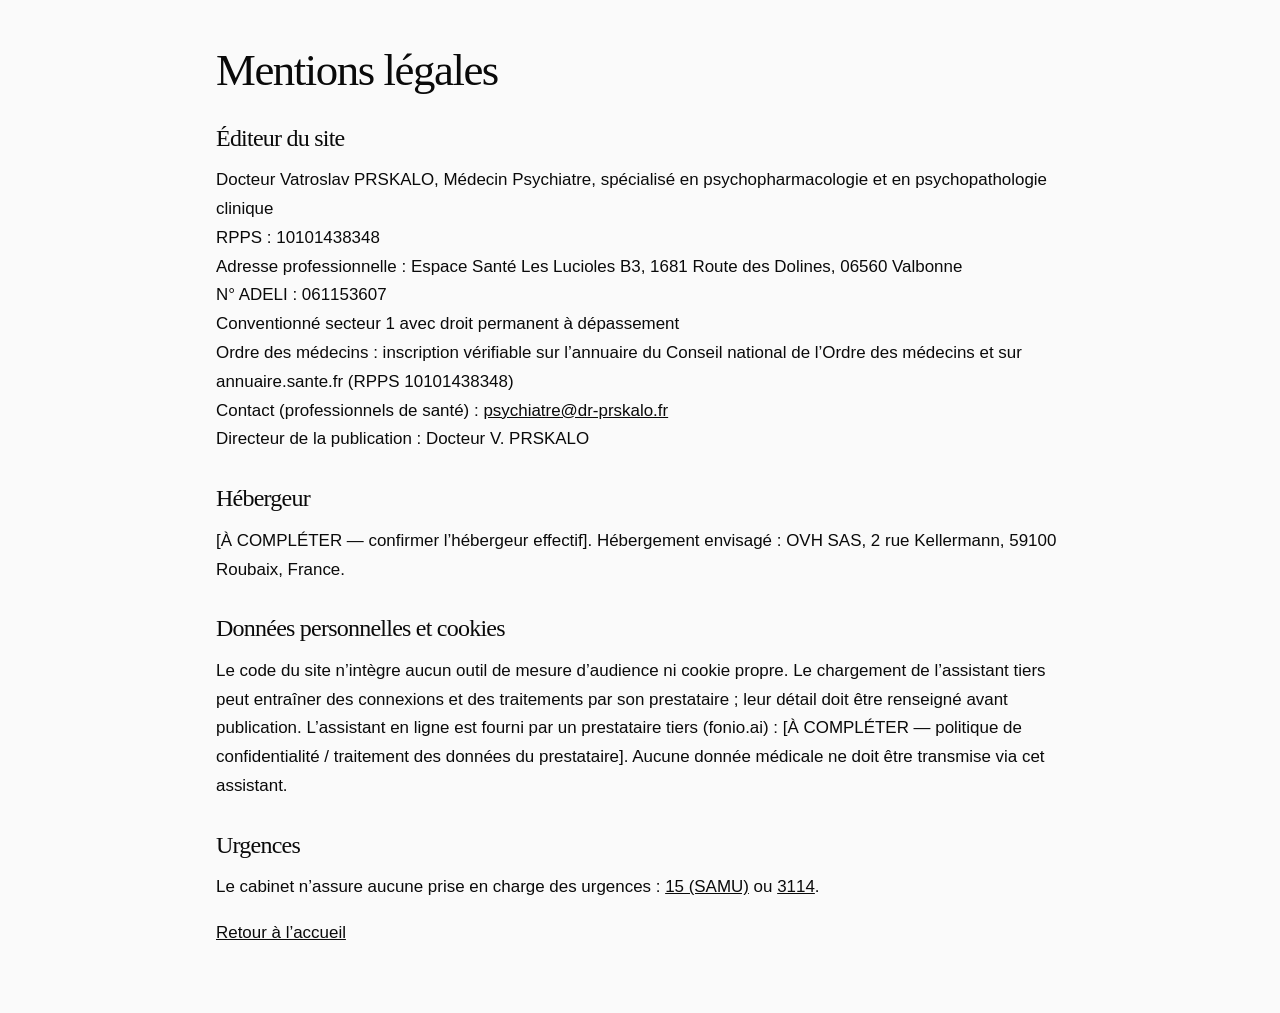
==== mentions-legales.html @ e4ca60c6 "Site dr-prskalo.fr" ====
<!DOCTYPE html>

<html lang="fr"><head><meta charset="utf-8"/><meta content="width=device-width, initial-scale=1" name="viewport"/>
<title>Mentions légales — Docteur V. PRSKALO</title><meta content="noindex,follow" name="robots"/>
<link href="fonts/fonts.css" rel="stylesheet"/><link href="style.css" rel="stylesheet"/><style>body{max-width:56rem;margin:auto;padding:3rem 1.5rem;line-height:1.7}h1{font-size:2.8rem;margin-bottom:2rem}h2{font-size:1.5rem;margin:2rem 0 1rem}a{text-decoration:underline}</style></head>
<body><h1>Mentions légales</h1>
<h2>Éditeur du site</h2>
<p>Docteur Vatroslav PRSKALO, Médecin Psychiatre, spécialisé en psychopharmacologie et en psychopathologie clinique<br/>RPPS : 10101438348<br/>Adresse professionnelle : Espace Santé Les Lucioles B3, 1681 Route des Dolines, 06560 Valbonne<br/>N° ADELI : 061153607<br/>Conventionné secteur 1 avec droit permanent à dépassement<br/>Ordre des médecins : inscription vérifiable sur l’annuaire du Conseil national de l’Ordre des médecins et sur annuaire.sante.fr (RPPS 10101438348)<br/>Contact (professionnels de santé) : <a href="mailto:psychiatre@dr-prskalo.fr">psychiatre@dr-prskalo.fr</a><br/>Directeur de la publication : Docteur V. PRSKALO</p>
<h2>Hébergeur</h2>
<p>[À COMPLÉTER — confirmer l’hébergeur effectif]. Hébergement envisagé : OVH SAS, 2 rue Kellermann, 59100 Roubaix, France.</p>
<h2>Données personnelles et cookies</h2>
<p>Le code du site n’intègre aucun outil de mesure d’audience ni cookie propre. Le chargement de l’assistant tiers peut entraîner des connexions et des traitements par son prestataire ; leur détail doit être renseigné avant publication. L’assistant en ligne est fourni par un prestataire tiers (fonio.ai) : [À COMPLÉTER — politique de confidentialité / traitement des données du prestataire]. Aucune donnée médicale ne doit être transmise via cet assistant.</p>
<h2>Urgences</h2>
<p>Le cabinet n’assure aucune prise en charge des urgences : <a href="tel:15">15 (SAMU)</a> ou <a href="tel:3114">3114</a>.</p>
<p><a href="index.html">Retour à l’accueil</a></p><script type="module" src="https://widget.fonio.ai/webchat-widget.js" data-fonio-webchat-widget-id="84504d0c-872e-4907-a4d5-54c81f67269d" data-fonio-webchat-widget-mode="floating" ></script>
</body></html>
---- style.css ----
/* ============================================================
   CABINET DR V. PRSKALO — Haute Couture v3 « Maison »
   Noir & Blanc absolu. Logo dominant. Typographie aérienne.
   ============================================================ */

:root {
  --black:       #0A0A0A;
  --black-2:     #1C1C1C;
  --white:       #FAFAFA;
  --white-2:     #F1EFEC;
  --paper:       #FFFFFF;
  --ink-50:      #5E5E5E;
  --ink-30:      #8C8C8C;
  --ink-15:      #C7C7C7;
  --hairline:    rgba(10,10,10,0.10);
  --hairline-2:  rgba(10,10,10,0.20);
  --hairline-light: rgba(250,250,250,0.18);

  --font-display: 'Fraunces', 'Times New Roman', serif;
  --font-sans:    'Inter', -apple-system, BlinkMacSystemFont, 'Segoe UI', sans-serif;

  --t-xs:   clamp(0.68rem, 0.66rem + 0.1vw, 0.74rem);
  --t-sm:   clamp(0.82rem, 0.8rem + 0.15vw, 0.88rem);
  --t-base: clamp(0.97rem, 0.94rem + 0.18vw, 1.06rem);
  --t-lg:   clamp(1.1rem, 1.05rem + 0.3vw, 1.3rem);
  --t-xl:   clamp(1.6rem, 1.4rem + 0.9vw, 2.1rem);
  --t-2xl:  clamp(2.4rem, 1.9rem + 2.2vw, 3.9rem);
  --t-hero: clamp(3rem, 2rem + 5vw, 7rem);

  --s-2: 0.5rem;  --s-3: 0.75rem;  --s-4: 1rem;
  --s-6: 1.5rem;  --s-8: 2rem;     --s-10: 2.5rem;
  --s-12: 3rem;   --s-16: 4rem;    --s-20: 5rem;
  --s-24: 6rem;   --s-32: 8rem;    --s-40: 10rem;

  --container: 1320px;
  --ease: cubic-bezier(0.2, 0.8, 0.2, 1);
  --ease-out: cubic-bezier(0.16, 1, 0.3, 1);
}

*, *::before, *::after { box-sizing: border-box; }
html { -webkit-text-size-adjust: 100%; scroll-behavior: smooth; scroll-padding-top: 100px; }
body {
  margin: 0;
  font-family: var(--font-sans);
  font-size: var(--t-base);
  font-weight: 300;
  line-height: 1.62;
  color: var(--black);
  background: var(--white);
  -webkit-font-smoothing: antialiased;
  text-rendering: optimizeLegibility;
  overflow-x: hidden;
}
img, svg { display: block; max-width: 100%; }
a { color: inherit; text-decoration: none; transition: color .25s var(--ease), opacity .25s var(--ease); }
ul, ol { margin: 0; padding: 0; list-style: none; }

::selection { background: var(--black); color: var(--white); }

.container {
  width: 100%;
  max-width: var(--container);
  margin: 0 auto;
  padding: 0 clamp(1.5rem, 5vw, 4rem);
  position: relative;
}

/* ============ TYPO ============ */
h1, h2, h3, h4 {
  font-family: var(--font-display);
  font-weight: 200;
  line-height: 1.02;
  letter-spacing: -0.032em;
  margin: 0;
  color: var(--black);
  font-variation-settings: "opsz" 144, "SOFT" 30;
}
h1 em, h2 em, h3 em, h4 em {
  font-style: italic;
  font-weight: 200;
  font-variation-settings: "opsz" 144, "SOFT" 100;
  letter-spacing: -0.015em;
}
.display-h2 {
  display: block;
  font-size: var(--t-2xl);
  letter-spacing: -0.04em;
  line-height: 1.02;
  font-weight: 200;
}
.display-h2 .line { display: block; }
p { margin: 0 0 1em; }
p:last-child { margin-bottom: 0; }

/* Eyebrow */
.eyebrow {
  display: inline-flex;
  align-items: center;
  gap: 0.9rem;
  font-family: var(--font-sans);
  font-size: var(--t-xs);
  font-weight: 400;
  letter-spacing: 0.34em;
  text-transform: uppercase;
  color: var(--black);
  margin: 0 0 var(--s-10);
}
.eyebrow em {
  font-family: var(--font-display);
  font-style: italic;
  font-weight: 300;
  letter-spacing: 0;
  text-transform: none;
  font-size: 1.05em;
  color: var(--black);
}
.hairline-x {
  display: inline-block;
  width: 44px;
  height: 1px;
  background: var(--black);
}
.hairline-x-light { background: var(--white); }
.eyebrow-light { color: var(--white); }
.eyebrow-light em { color: var(--white); }

/* ============ BOUTONS ============ */
.btn {
  display: inline-flex;
  align-items: center;
  gap: 0.85rem;
  padding: 1.1rem 1.95rem;
  font-size: var(--t-xs);
  font-weight: 500;
  letter-spacing: 0.26em;
  text-transform: uppercase;
  border-radius: 0;
  border: 1px solid transparent;
  transition: all .45s var(--ease);
  white-space: nowrap;
  cursor: pointer;
}
.btn-primary { background: var(--black); color: var(--white); border-color: var(--black); }
.btn-primary:hover { background: var(--white); color: var(--black); }
.btn-light { background: var(--white); color: var(--black); border-color: var(--white); }
.btn-light:hover { background: transparent; color: var(--white); }
.btn-large { padding: 1.3rem 2.8rem; font-size: var(--t-sm); letter-spacing: 0.28em; }
.btn-text {
  background: transparent; color: var(--black); border: none;
  padding: 1.1rem 0; gap: 1.1rem;
  position: relative;
}
.btn-text-rule {
  display: inline-block; width: 64px; height: 1px; background: var(--black);
  transition: width .45s var(--ease);
}
.btn-text:hover .btn-text-rule { width: 96px; }

.inline-link { border-bottom: 1px solid var(--black); padding-bottom: 1px; }
.inline-link:hover { opacity: 0.6; }

/* ============ CURTAIN INTRO ============ */
.curtain {
  position: fixed; inset: 0;
  z-index: 9999;
  pointer-events: none;
  display: grid;
  grid-template-columns: 1fr 1fr;
  background: transparent;
}
.curtain-panel {
  background: var(--white);
  transition: transform 1.4s var(--ease-out);
  position: relative;
}
.curtain-l { border-right: 1px solid var(--black); }
.curtain-mark {
  position: fixed;
  inset: 0;
  display: grid;
  place-items: center;
  pointer-events: none;
  transition: opacity .9s var(--ease) .2s;
}
.curtain-mark img {
  width: clamp(140px, 18vw, 220px);
  height: auto;
  filter: drop-shadow(0 6px 24px rgba(0,0,0,0.08));
  animation: monoEnter 1.2s var(--ease-out) both;
}
@keyframes monoEnter {
  from { opacity: 0; transform: translateY(14px) scale(0.96); }
  to   { opacity: 1; transform: translateY(0) scale(1); }
}
.curtain.curtain-open .curtain-l { transform: translateX(-101%); }
.curtain.curtain-open .curtain-r { transform: translateX(101%); }
.curtain.curtain-open .curtain-mark { opacity: 0; }

/* ============ REVEAL ON SCROLL ============ */
.reveal {
  opacity: 0;
  transform: translateY(28px);
  transition: opacity 1s var(--ease-out), transform 1.1s var(--ease-out);
}
.reveal.in { opacity: 1; transform: translateY(0); }
.reveal-d1 { transition-delay: .12s; }
.reveal-d2 { transition-delay: .24s; }
.reveal-d3 { transition-delay: .36s; }
.reveal-delay { transition-delay: .25s; }

/* ============ HEADER ============ */
.site-header {
  position: sticky; top: 0; z-index: 50;
  background: rgba(250, 250, 250, 0.78);
  backdrop-filter: saturate(140%) blur(20px);
  -webkit-backdrop-filter: saturate(140%) blur(20px);
  border-bottom: 1px solid transparent;
  transition: border-color .4s var(--ease), background .4s var(--ease), padding .4s var(--ease);
}
.site-header.scrolled {
  border-bottom-color: var(--hairline);
  background: rgba(250, 250, 250, 0.96);
}
.header-inner {
  display: flex;
  align-items: center;
  justify-content: space-between;
  padding-top: 1.4rem;
  padding-bottom: 1.4rem;
  transition: padding .4s var(--ease);
}
.site-header.scrolled .header-inner { padding-top: 0.9rem; padding-bottom: 0.9rem; }

.brand { display: flex; align-items: center; gap: 1.7rem; color: var(--black); min-width: 0; }
.brand-mono {
  width: 188px;
  height: 188px;
  object-fit: contain;
  display: block;
  transition: width .4s var(--ease), height .4s var(--ease), transform .8s var(--ease);
  margin: -22px 0;
}
.brand:hover .brand-mono { transform: rotate(-2deg) scale(1.04); }
.site-header.scrolled .brand-mono { width: 110px; height: 110px; margin: -8px 0; }
.brand-mono-light { filter: invert(1); }
.brand-text { display: flex; flex-direction: column; line-height: 1; gap: 0.65rem;
  padding-left: 1.35rem; border-left: 1px solid var(--hairline-2);
  white-space: nowrap;
}
.brand-name {
  font-family: var(--font-display);
  font-size: 1.55rem;
  font-weight: 300;
  letter-spacing: 0.002em;
  display: inline-flex;
  align-items: baseline;
  gap: 0.55rem;
  line-height: 1;
}
.brand-name em { font-style: italic; font-weight: 300; }
.brand-pre {
  font-weight: 300;
  font-style: normal;
  color: var(--ink-50);
  letter-spacing: 0.01em;
  font-size: 0.74em;
}
.brand-pre em { color: var(--ink-50); }
.brand-bold {
  font-family: var(--font-display);
  font-weight: 600;
  font-size: 1.52em;
  letter-spacing: 0.014em;
  color: var(--black);
  text-transform: uppercase;
  font-variation-settings: "opsz" 144, "SOFT" 30;
  line-height: 0.9;
  background: linear-gradient(180deg, #161616 0%, #000 46%, #050505 58%, #1f1f1f 100%);
  -webkit-background-clip: text;
  background-clip: text;
  -webkit-text-fill-color: transparent;
}
.brand-sub {
  font-family: var(--font-sans);
  font-size: 0.7rem;
  letter-spacing: 0.38em;
  text-transform: uppercase;
  color: var(--ink-50);
  font-weight: 400;
}
.site-nav { display: flex; align-items: center; gap: clamp(0.9rem, 2.2vw, 2.2rem); margin-left: auto; padding-left: 2rem; }
.site-nav a {
  font-size: var(--t-xs);
  color: var(--black);
  position: relative;
  font-weight: 400;
  letter-spacing: 0.28em;
  text-transform: uppercase;
  display: inline-flex;
  align-items: baseline;
  gap: 0.5rem;
}
.nav-num {
  font-family: var(--font-display);
  font-style: italic;
  font-weight: 200;
  font-size: 0.78rem;
  color: var(--ink-30);
  letter-spacing: 0;
  text-transform: none;
}
.site-nav a:not(.nav-cta):hover { opacity: 0.55; }
.site-nav a:not(.nav-cta)::after {
  content: ''; position: absolute;
  left: 0; right: 0; bottom: -8px;
  height: 1px; background: var(--black);
  transform: scaleX(0); transform-origin: left;
  transition: transform .4s var(--ease);
}
.site-nav a:not(.nav-cta):hover::after { transform: scaleX(1); }
.nav-cta {
  background: var(--black); color: var(--white) !important;
  padding: 0.85rem 1.4rem; border: 1px solid var(--black);
  transition: all .35s var(--ease);
}
.nav-cta:hover { background: transparent; color: var(--black) !important; }
@media (max-width: 1280px) {
  .brand-mono { width: 160px; height: 160px; margin: -16px 0; }
  .brand-name { font-size: 1.5rem; }
  .site-nav { gap: 1.4rem; }
}
@media (max-width: 1120px) {
  .brand-mono { width: 132px; height: 132px; margin: -10px 0; }
  .brand-name { font-size: 1.35rem; }
  .brand-sub { font-size: 0.62rem; letter-spacing: 0.32em; }
}
@media (max-width: 880px) {
  .site-nav a:not(.nav-cta) { display: none; }
  .brand-mono { width: 116px; height: 116px; margin: -10px 0; }
  .brand-name { font-size: 1.32rem; }
  .brand-text { padding-left: 1.05rem; gap: 0.5rem; }
}

/* ============ HERO ============ */
.hero {
  padding: clamp(2.5rem, 6vh, 5rem) 0 0;
  position: relative;
  overflow: hidden;
}

/* Watermark monogramme géant en arrière-plan */
.watermark {
  position: absolute;
  top: 50%; right: -14%;
  transform: translateY(-50%);
  width: clamp(360px, 42vw, 620px);
  pointer-events: none;
  opacity: 0.045;
  z-index: 0;
}
.watermark img { width: 100%; height: auto; }
.watermark-light { opacity: 0.07; filter: invert(1); }

.hero-grid {
  display: grid;
  grid-template-columns: 1.2fr 0.8fr;
  gap: clamp(2rem, 6vw, 7rem);
  align-items: center;
  margin-bottom: var(--s-20);
  position: relative;
  z-index: 1;
}
@media (max-width: 960px) { .hero-grid { grid-template-columns: 1fr; gap: 3rem; } }

.hero-text { max-width: 720px; }
.hero-title {
  font-size: var(--t-hero);
  line-height: 0.96;
  letter-spacing: -0.05em;
  margin: 0 0 var(--s-12);
  color: var(--black);
  font-weight: 200;
}
.hero-title .line { display: block; }
.hero-title em { font-style: italic; font-weight: 200; }

.hero-lede {
  font-size: var(--t-lg);
  color: var(--ink-50);
  max-width: 54ch;
  line-height: 1.6;
  margin-bottom: var(--s-12);
  font-weight: 300;
}
.hero-cta { display: flex; gap: var(--s-6); flex-wrap: wrap; align-items: center; }

.hero-figure {
  margin: 0;
  position: relative;
  z-index: 1;
}
.hero-figure img {
  width: 100%;
  aspect-ratio: 3/4;
  object-fit: cover;
  border-radius: 0;
  filter: grayscale(100%) contrast(1.06);
  position: relative;
  z-index: 2;
}
.figure-frame {
  position: absolute;
  inset: -16px -16px 16px 16px;
  border: 1px solid var(--black);
  z-index: 1;
  pointer-events: none;
}
.hero-figure figcaption {
  position: absolute;
  bottom: 1.6rem; right: 1.6rem;
  background: var(--white);
  padding: 0.9rem 1.4rem;
  font-size: var(--t-xs);
  letter-spacing: 0.28em;
  text-transform: uppercase;
  color: var(--black);
  border: 1px solid var(--black);
  display: flex; align-items: center; gap: 0.9rem;
  font-weight: 500;
  z-index: 3;
}
.caption-num {
  font-family: var(--font-display);
  font-style: italic;
  text-transform: none;
  letter-spacing: 0;
  font-size: 1.1rem;
  font-weight: 300;
}
.caption-num em { font-weight: 200; }
.figure-rule {
  position: absolute; top: -1.5rem; left: -1.5rem;
  width: 72px; height: 1px; background: var(--black);
  z-index: 3;
}

.hero-meta-wrap {
  padding-top: var(--s-12);
  padding-bottom: var(--s-12);
  border-top: 1px solid var(--black);
  position: relative; z-index: 1;
}
.hero-meta {
  display: grid;
  grid-template-columns: repeat(4, minmax(0, 1fr));
  gap: var(--s-10);
  margin: 0;
}
.hero-meta div { display: flex; flex-direction: column; gap: 0.65rem; }
.hero-meta dt {
  font-size: var(--t-xs);
  letter-spacing: 0.3em;
  text-transform: uppercase;
  color: var(--ink-30);
  font-weight: 400;
}
.hero-meta dd {
  margin: 0;
  font-family: var(--font-display);
  font-size: var(--t-lg);
  color: var(--black);
  font-weight: 300;
  letter-spacing: -0.01em;
}
.hero-meta dd em { font-style: italic; font-weight: 200; }
@media (max-width: 720px) { .hero-meta { grid-template-columns: repeat(2, 1fr); gap: var(--s-8); } }

/* Marquee discret */
.marquee {
  overflow: hidden;
  border-top: 1px solid var(--black);
  border-bottom: 1px solid var(--black);
  padding: 1.2rem 0;
  font-family: var(--font-display);
  font-size: 1.15rem;
  letter-spacing: 0.04em;
  color: var(--black);
  position: relative;
  z-index: 1;
  background: var(--white);
}
.marquee-track {
  display: inline-flex;
  gap: 2.4rem;
  white-space: nowrap;
  animation: marqueeMove 38s linear infinite;
}
.marquee-track span { display: inline-block; }
.marquee-track em { font-style: italic; font-weight: 300; }
@keyframes marqueeMove {
  from { transform: translateX(0); }
  to   { transform: translateX(-50%); }
}

/* ============ SECTIONS ============ */
.section {
  padding: clamp(6rem, 13vw, 11rem) 0;
  position: relative;
  overflow: hidden;
}
.section-dark { background: var(--black); color: var(--white); }
.section-dark h2, .section-dark h3, .section-dark h4 { color: var(--white); }
.section-dark h2 em, .section-dark h3 em { color: var(--white); }

/* Couture section mark (chiffres romains géants en marge) */
.section-mark {
  position: absolute;
  top: clamp(2rem, 5vw, 4rem);
  right: clamp(1.5rem, 4vw, 3rem);
  font-family: var(--font-display);
  font-size: clamp(4rem, 9vw, 8rem);
  color: var(--black);
  opacity: 0.06;
  pointer-events: none;
  z-index: 0;
  line-height: 1;
  font-weight: 200;
}
.section-mark em { font-style: italic; font-weight: 200; }
.section-mark-light { color: var(--white); opacity: 0.09; }

/* ============ MANIFESTE ============ */
.section-manifest { background: var(--white-2); }
.manifest-grid {
  display: grid;
  grid-template-columns: auto 1fr;
  gap: clamp(2rem, 6vw, 6rem);
  margin-bottom: var(--s-24);
  position: relative; z-index: 1;
}
@media (max-width: 880px) { .manifest-grid { grid-template-columns: 1fr; gap: 1.5rem; } }
.eyebrow-vertical {
  writing-mode: vertical-rl;
  transform: rotate(180deg);
  align-self: start;
  margin: 0;
  padding-top: 0.3rem;
  letter-spacing: 0.42em;
}
@media (max-width: 880px) {
  .eyebrow-vertical { writing-mode: horizontal-tb; transform: none; letter-spacing: 0.34em; }
}
.manifest-text .display-h2 {
  margin-bottom: var(--s-10);
  max-width: 22ch;
}
.manifest-lede {
  font-size: var(--t-lg);
  color: var(--ink-50);
  max-width: 58ch;
  line-height: 1.62;
  margin-bottom: var(--s-12);
}
.signature {
  font-family: var(--font-display);
  font-size: 1.4rem;
  letter-spacing: 0.1em;
  color: var(--black);
  margin: 0;
}
.signature em { font-style: italic; font-weight: 300; }

.pillars-grid {
  display: grid;
  grid-template-columns: repeat(3, 1fr);
  gap: var(--s-12);
  padding-top: var(--s-16);
  border-top: 1px solid var(--black);
  position: relative; z-index: 1;
}
@media (max-width: 880px) { .pillars-grid { grid-template-columns: 1fr; gap: var(--s-10); } }
.pillar { padding-right: var(--s-4); }
.pillar-num {
  font-family: var(--font-display);
  font-size: 1.55rem;
  color: var(--black);
  display: block;
  margin-bottom: var(--s-6);
  font-weight: 200;
}
.pillar-num em { font-style: italic; }
.pillar h3 {
  font-size: var(--t-xl);
  margin-bottom: var(--s-4);
  letter-spacing: -0.028em;
  font-weight: 300;
}
.pillar p { color: var(--ink-50); font-size: var(--t-base); line-height: 1.65; }

/* ============ COUTURE DIVIDER ============ */
.couture-divider {
  display: flex; align-items: center; justify-content: center;
  gap: 1.5rem;
  padding: var(--s-12) 0;
  background: var(--white);
}
.cd-line {
  flex: 1; max-width: 320px;
  height: 1px; background: var(--black);
}
.cd-glyph {
  font-family: var(--font-display);
  font-size: 1.3rem;
  color: var(--black);
  font-weight: 200;
}
.cd-glyph em { font-style: italic; }

/* ============ EXPERTISE ============ */
.section-expertise { background: var(--white); }
.expertise-head {
  margin-bottom: var(--s-20);
  max-width: 800px;
  position: relative; z-index: 1;
}
.expertise-grid {
  display: grid;
  grid-template-columns: 0.85fr 1.15fr;
  gap: clamp(2rem, 6vw, 6rem);
  align-items: start;
  position: relative; z-index: 1;
}
@media (max-width: 960px) { .expertise-grid { grid-template-columns: 1fr; } }
.expertise-figure { margin: 0; position: sticky; top: 8rem; }
.expertise-figure img {
  width: 100%;
  aspect-ratio: 4/5;
  object-fit: cover;
  filter: grayscale(100%) contrast(1.08);
  position: relative; z-index: 2;
}
.expertise-figure figcaption {
  margin-top: var(--s-6);
  font-family: var(--font-sans);
  font-size: var(--t-xs);
  letter-spacing: 0.28em;
  text-transform: uppercase;
  color: var(--ink-50);
  font-weight: 400;
}
.expertise-figure figcaption em {
  font-family: var(--font-display);
  font-style: italic;
  text-transform: none;
  letter-spacing: 0;
  font-size: 1.1em;
  color: var(--black);
  margin-right: 0.2em;
}
@media (max-width: 960px) {
  .expertise-figure { position: static; }
  .expertise-figure img { aspect-ratio: 16/9; }
}
.expertise-list { display: flex; flex-direction: column; border-top: 1px solid var(--black); }
.expertise-list li {
  display: grid;
  grid-template-columns: 80px 1fr;
  gap: var(--s-6);
  padding: var(--s-8) 0;
  border-bottom: 1px solid var(--hairline);
  align-items: baseline;
  transition: padding-left .45s var(--ease);
}
.expertise-list li:hover { padding-left: 0.8rem; }
.expertise-list li:last-child { border-bottom: 1px solid var(--black); }
.expertise-index {
  font-family: var(--font-display);
  font-size: 1.1rem;
  color: var(--black);
  letter-spacing: 0.04em;
  font-weight: 200;
}
.expertise-index em { font-style: italic; }
.expertise-list h3 {
  font-size: var(--t-lg);
  margin-bottom: 0.5rem;
  letter-spacing: -0.022em;
  font-weight: 300;
}
.expertise-list p { font-size: var(--t-sm); color: var(--ink-50); line-height: 1.62; }

/* ============ FORMATION ============ */
.section-formation { background: var(--white-2); }
.formation-grid {
  display: grid;
  grid-template-columns: 0.95fr 1.05fr;
  gap: clamp(2rem, 6vw, 6rem);
  align-items: start;
  position: relative; z-index: 1;
}
@media (max-width: 960px) { .formation-grid { grid-template-columns: 1fr; gap: 3rem; } }
.formation-head .display-h2 { margin-bottom: var(--s-10); }
.formation-lede {
  font-size: var(--t-lg);
  color: var(--ink-50);
  line-height: 1.62;
  max-width: 52ch;
}
.cv-list { display: flex; flex-direction: column; border-top: 1px solid var(--black); }
.cv-list li {
  display: grid;
  grid-template-columns: 56px 1fr;
  gap: var(--s-6);
  padding: var(--s-8) 0;
  border-bottom: 1px solid var(--hairline);
  align-items: baseline;
}
.cv-list li:last-child { border-bottom: 1px solid var(--black); }
.cv-year {
  font-family: var(--font-display);
  font-size: 1.3rem;
  color: var(--black);
  font-weight: 200;
}
.cv-year em { font-style: italic; }
.cv-list h4 {
  font-size: var(--t-lg);
  margin-bottom: 0.45rem;
  letter-spacing: -0.022em;
  font-weight: 300;
}
.cv-list p { font-size: var(--t-sm); color: var(--ink-50); line-height: 1.62; }

/* ============ PARCOURS ============ */
.parcours-head {
  margin-bottom: var(--s-20);
  max-width: 760px;
  position: relative; z-index: 1;
}
.steps {
  display: grid;
  grid-template-columns: repeat(4, 1fr);
  gap: var(--s-12);
  position: relative; z-index: 1;
}
@media (max-width: 980px) { .steps { grid-template-columns: repeat(2, 1fr); gap: var(--s-12); } }
@media (max-width: 560px) { .steps { grid-template-columns: 1fr; } }
.steps li {
  padding-top: var(--s-10);
  border-top: 1px solid var(--white);
  position: relative;
}
.step-num {
  font-family: var(--font-display);
  font-size: 3.4rem;
  color: var(--white);
  display: block;
  margin-bottom: var(--s-6);
  line-height: 1;
  letter-spacing: -0.02em;
  font-weight: 200;
}
.step-num em { font-style: italic; }
.steps h3 {
  font-size: var(--t-lg);
  margin-bottom: var(--s-3);
  font-weight: 300;
  letter-spacing: -0.022em;
}
.steps p {
  color: rgba(250,250,250,0.65);
  font-size: var(--t-sm);
  line-height: 1.65;
}

/* ============ CABINET ============ */
.cabinet-grid {
  display: grid;
  grid-template-columns: 0.85fr 1.15fr;
  gap: clamp(2rem, 6vw, 6.5rem);
  align-items: start;
  position: relative; z-index: 1;
}
@media (max-width: 960px) { .cabinet-grid { grid-template-columns: 1fr; } }
.cabinet-aside {
  display: flex; flex-direction: column;
  gap: var(--s-12);
  position: sticky; top: 8rem;
}
@media (max-width: 960px) { .cabinet-aside { position: static; } }
.quote {
  background: var(--black); color: var(--white);
  padding: var(--s-12);
  position: relative;
  overflow: hidden;
}
.quote-mark {
  font-family: var(--font-display);
  font-size: 7rem;
  color: var(--white);
  line-height: 0.5;
  display: block;
  margin-bottom: var(--s-6);
  font-style: italic;
  font-weight: 200;
}
.quote p {
  font-family: var(--font-display);
  font-style: italic;
  font-size: 1.5rem;
  line-height: 1.4;
  margin-bottom: var(--s-8);
  color: var(--white);
  letter-spacing: -0.02em;
  font-weight: 200;
  font-variation-settings: "opsz" 144, "SOFT" 100;
}
.quote footer {
  font-family: var(--font-sans);
  font-size: var(--t-xs);
  letter-spacing: 0.32em;
  text-transform: uppercase;
  color: rgba(250,250,250,0.65);
  font-weight: 400;
  display: flex; align-items: center;
  gap: 0.85rem;
}
.quote-rule { display: inline-block; width: 32px; height: 1px; background: rgba(250,250,250,0.6); }

.credentials h3 {
  font-size: var(--t-xl);
  margin-bottom: var(--s-6);
  font-weight: 300;
  letter-spacing: -0.028em;
}
.cred-intro { color: var(--ink-50); margin-bottom: var(--s-8); font-size: var(--t-sm); line-height: 1.65; }
.cred-list { border-top: 1px solid var(--black); }
.cred-list li {
  padding: 0.95rem 0;
  border-bottom: 1px solid var(--hairline);
  font-size: var(--t-sm);
  color: var(--black);
  display: flex; gap: 0.85rem;
}
.cred-list li:last-child { border-bottom: 1px solid var(--black); }
.cred-list li span { color: var(--ink-30); }
.cred-list li em {
  font-family: var(--font-display);
  font-style: italic;
  font-weight: 300;
  letter-spacing: 0.04em;
  color: var(--black);
}

.cabinet-main .display-h2 { margin-bottom: var(--s-10); }
.cabinet-lede {
  font-size: var(--t-lg);
  color: var(--ink-50);
  max-width: 52ch;
  line-height: 1.62;
  margin-bottom: var(--s-12);
}
.info-list { display: flex; flex-direction: column; border-top: 1px solid var(--black); }
.info-list div {
  display: grid;
  grid-template-columns: 220px 1fr;
  gap: var(--s-6);
  padding: var(--s-8) 0;
  border-bottom: 1px solid var(--hairline);
  align-items: baseline;
}
.info-list div:last-child { border-bottom: 1px solid var(--black); }
.info-list dt {
  font-size: var(--t-xs);
  text-transform: uppercase;
  letter-spacing: 0.3em;
  color: var(--ink-30);
  font-weight: 400;
}
.info-list dd { margin: 0; font-size: var(--t-base); color: var(--black); line-height: 1.7; }
.info-list dd em {
  color: var(--ink-50);
  font-family: var(--font-display);
  font-style: italic;
  font-size: var(--t-sm);
  display: inline;
  font-weight: 300;
}
.info-list dd strong { color: var(--black); font-weight: 500; }
@media (max-width: 640px) { .info-list div { grid-template-columns: 1fr; gap: var(--s-2); } }

/* ============ CTA ============ */
.section-cta {
  background: var(--black);
  color: var(--white);
  text-align: center;
  padding: clamp(7rem, 14vw, 12rem) 0;
}
.section-cta .eyebrow { justify-content: center; }
.section-cta .display-h2 {
  color: var(--white);
  max-width: 26ch;
  margin: 0 auto var(--s-10);
  font-weight: 200;
}
.cta-inner { max-width: 780px; margin: 0 auto; position: relative; z-index: 1; }
.cta-lede {
  color: rgba(250,250,250,0.72);
  font-size: var(--t-lg);
  margin-bottom: var(--s-12);
  line-height: 1.62;
}
.cta-fineprint {
  margin-top: var(--s-12);
  color: rgba(250,250,250,0.5);
  font-size: var(--t-sm);
  max-width: 60ch;
  margin-left: auto; margin-right: auto;
  line-height: 1.65;
}

/* ============ FOOTER ============ */
.site-footer {
  background: var(--black);
  color: rgba(250,250,250,0.72);
  padding: var(--s-24) 0 var(--s-8);
  border-top: 1px solid var(--hairline-light);
  position: relative;
  overflow: hidden;
}
.footer-inner {
  display: grid;
  grid-template-columns: 1.7fr 1fr 1fr 1fr;
  gap: var(--s-12);
  margin-bottom: var(--s-16);
  position: relative; z-index: 1;
}
@media (max-width: 880px) { .footer-inner { grid-template-columns: 1fr 1fr; gap: var(--s-10); } }
@media (max-width: 520px) { .footer-inner { grid-template-columns: 1fr; } }
.footer-brand { color: var(--white); }
.footer-brand .brand-mono {
  width: 260px; height: 260px;
  margin-bottom: var(--s-8);
  margin-top: 0;
}
.footer-brand-name {
  font-family: var(--font-display);
  font-size: 2.6rem;
  letter-spacing: -0.012em;
  margin-bottom: 0.8rem;
  color: var(--white);
  font-weight: 300;
  display: inline-flex;
  align-items: baseline;
  gap: 0.6rem;
  line-height: 1;
}
.footer-brand-name em { font-style: italic; font-weight: 300; }
.footer-brand-name .brand-pre {
  color: rgba(250,250,250,0.55);
  font-size: 0.74em;
  -webkit-text-fill-color: rgba(250,250,250,0.55);
  background: none;
}
.footer-brand-name .brand-pre em { color: rgba(250,250,250,0.55); -webkit-text-fill-color: rgba(250,250,250,0.55); }
.footer-brand-name .brand-bold {
  font-weight: 600;
  font-size: 1.68em;
  letter-spacing: 0.01em;
  font-variation-settings: "opsz" 144, "SOFT" 30;
  line-height: 0.9;
  background: linear-gradient(180deg, #ffffff 0%, #efefef 42%, #ffffff 62%, #b8b8b8 100%);
  -webkit-background-clip: text;
  background-clip: text;
  -webkit-text-fill-color: transparent;
}
@media (max-width: 880px) {
  .footer-brand .brand-mono { width: 160px; height: 160px; }
  .footer-brand-name { font-size: 2rem; }
}
.footer-brand-sub {
  font-size: var(--t-sm);
  color: rgba(250,250,250,0.55);
  line-height: 1.7;
}
.footer-brand-sub em { font-style: italic; font-family: var(--font-display); font-size: 1.05em; }
.footer-col h4 {
  font-family: var(--font-sans);
  font-size: var(--t-xs);
  letter-spacing: 0.32em;
  text-transform: uppercase;
  color: var(--white);
  margin-bottom: var(--s-6);
  font-weight: 500;
}
.footer-col ul li { padding: 0.5rem 0; font-size: var(--t-sm); }
.footer-col ul li a:hover { opacity: 0.6; }
.footer-col ul li strong { color: var(--white); font-weight: 500; }

.footer-bottom {
  padding-top: var(--s-8);
  border-top: 1px solid var(--hairline-light);
  font-size: var(--t-xs);
  color: rgba(250,250,250,0.42);
  display: flex; justify-content: space-between;
  flex-wrap: wrap; gap: var(--s-4);
  letter-spacing: 0.18em;
  text-transform: uppercase;
  position: relative; z-index: 1;
}
.footer-bottom em {
  font-style: italic; text-transform: none; letter-spacing: 0;
  font-family: var(--font-display); font-size: 1.05em;
}
.footer-disclaimer {
  font-style: italic; text-transform: none; letter-spacing: 0;
  font-family: var(--font-display); font-size: 0.85rem;
}

/* Reduce motion */
@media (prefers-reduced-motion: reduce) {
  *, *::before, *::after { animation-duration: .01ms !important; transition-duration: .01ms !important; }
  .reveal { opacity: 1; transform: none; }
  html { scroll-behavior: auto; }
  .marquee-track { animation: none; }
  .curtain { display: none; }
}

/* Operational information and accessible fallbacks */
.office-notice{margin-top:2rem;max-width:42rem;border-top:1px solid var(--hairline-2);padding-top:1.2rem;font-size:.85rem;line-height:1.65}.office-notice p{margin-bottom:.6rem}.office-notice a,.cta-fineprint a{text-decoration:underline;text-underline-offset:3px}.office-notice strong{font-weight:500}.reveal{opacity:1;transform:none}a:focus-visible{outline:2px solid currentColor;outline-offset:5px}.curtain{pointer-events:none}@media(prefers-reduced-motion:reduce){*,*::before,*::after{animation:none!important;transition:none!important;scroll-behavior:auto!important}.curtain{display:none}}
/* Preserve the monogram/wordmark lockup without overlap on narrow screens. */
@media(max-width:640px){.header-inner{gap:.6rem;padding-top:1rem;padding-bottom:1rem}.brand{gap:.55rem;flex-shrink:1}.site-header .brand-mono,.site-header.scrolled .brand-mono{width:64px;height:64px;margin:0;flex-shrink:0}.brand-text{padding-left:.6rem;gap:.35rem}.brand-name{font-size:.85rem;gap:.2rem}.brand-sub{font-size:.43rem;letter-spacing:.12em}.site-nav{padding-left:0;gap:0;flex-shrink:0}.site-nav .nav-cta{font-size:.6rem;letter-spacing:.13em;padding:.8rem .7rem}}
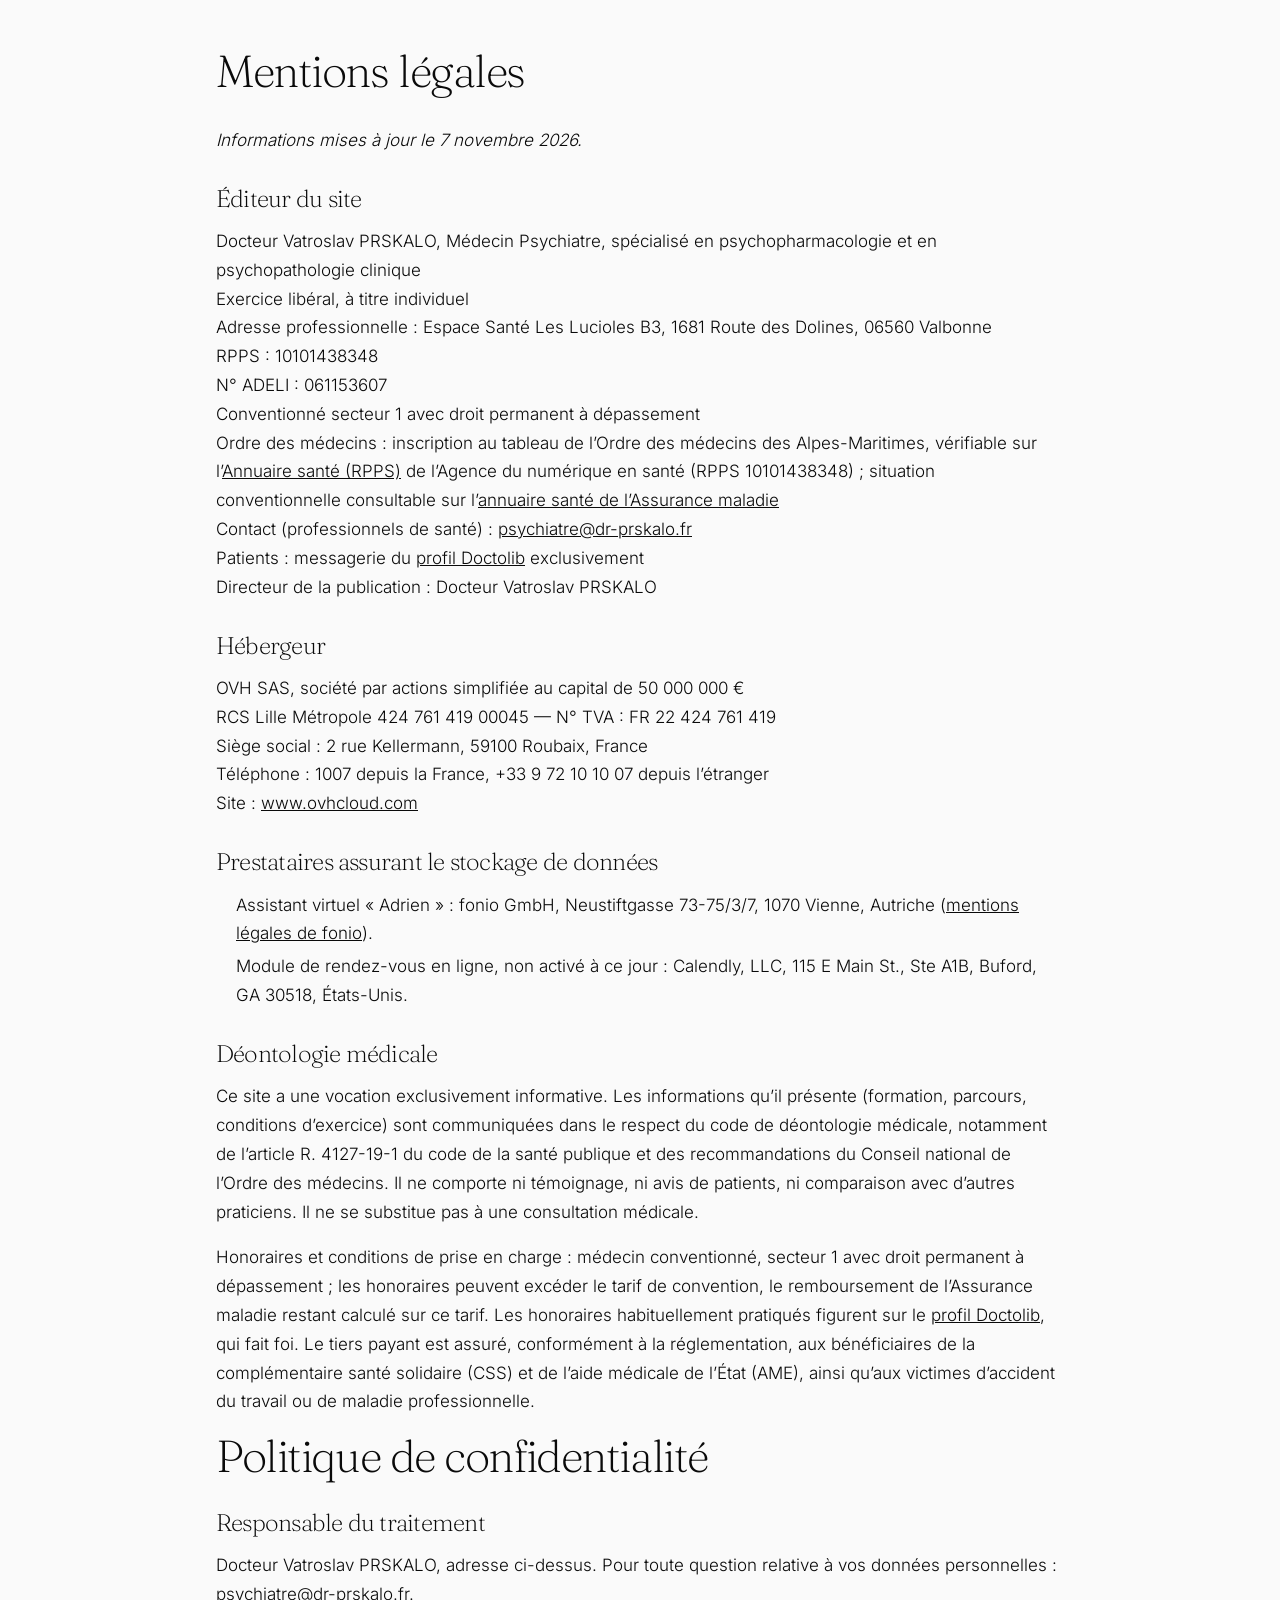
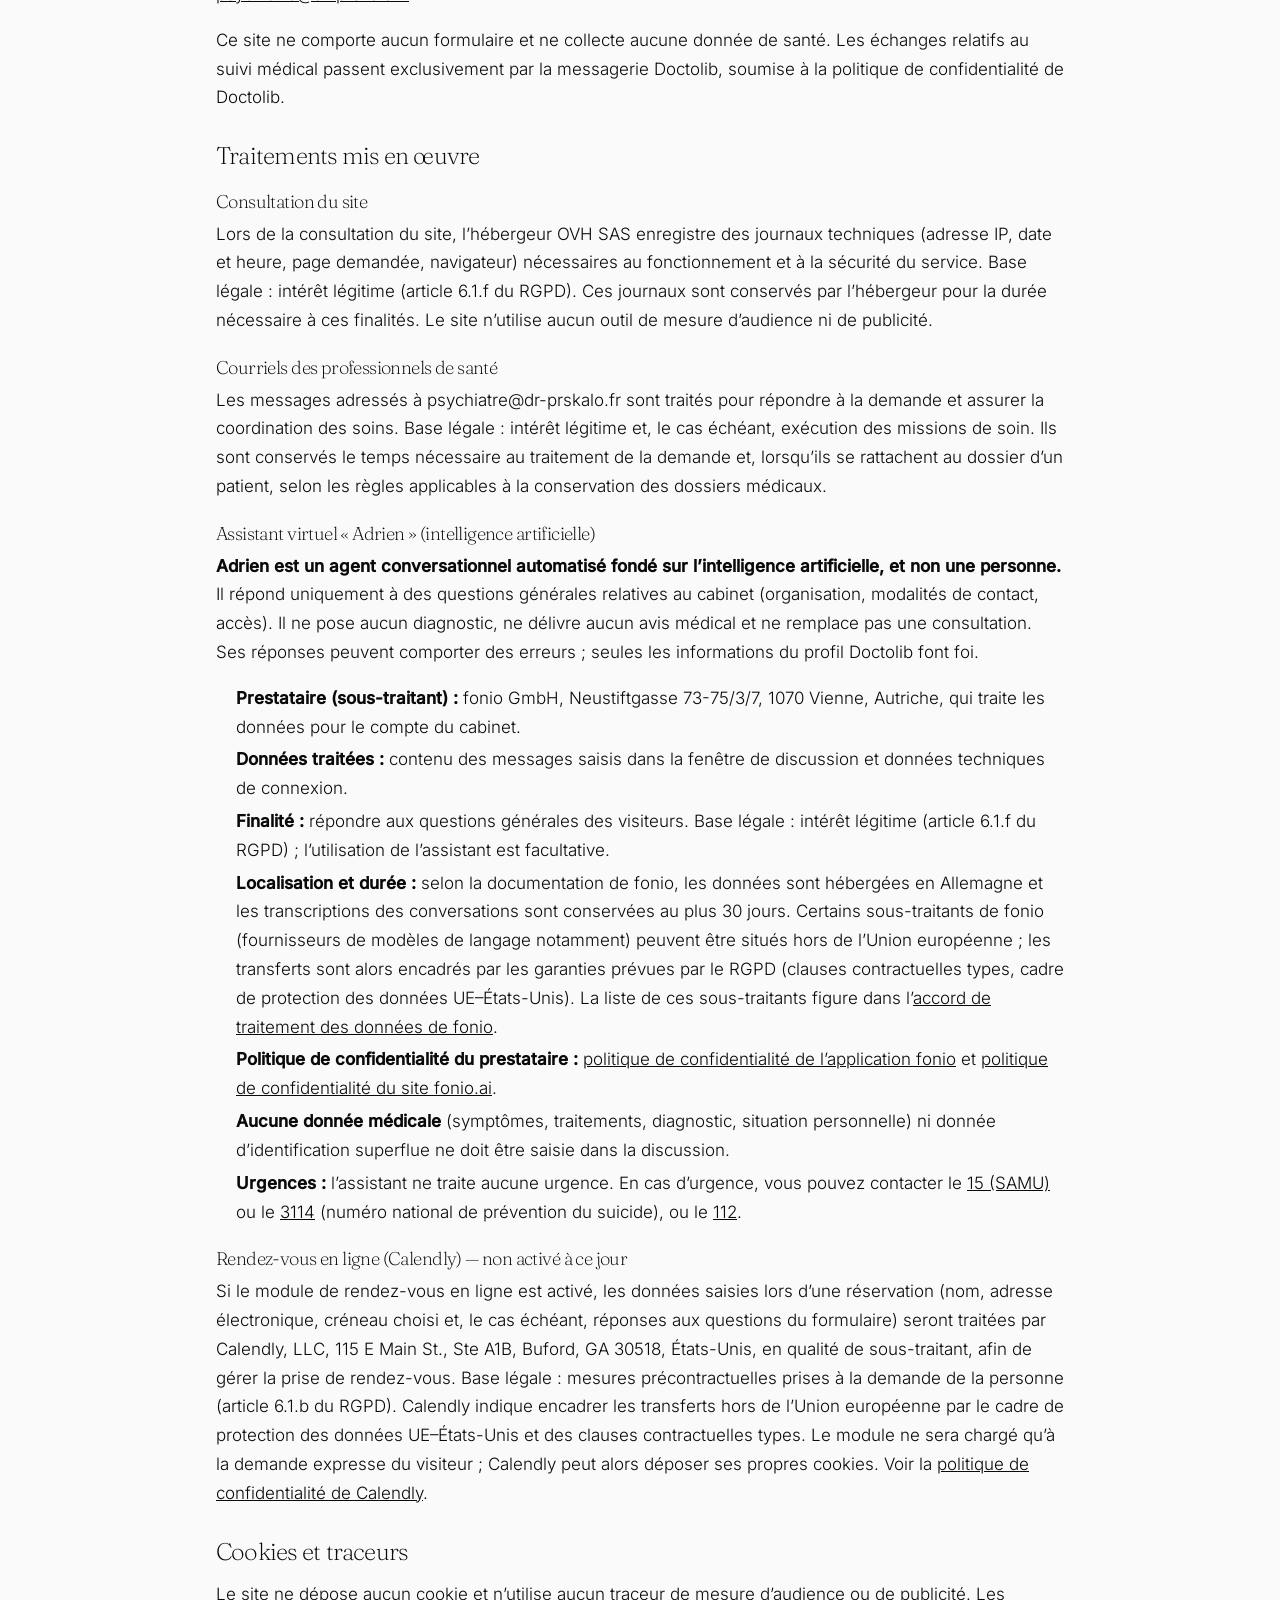
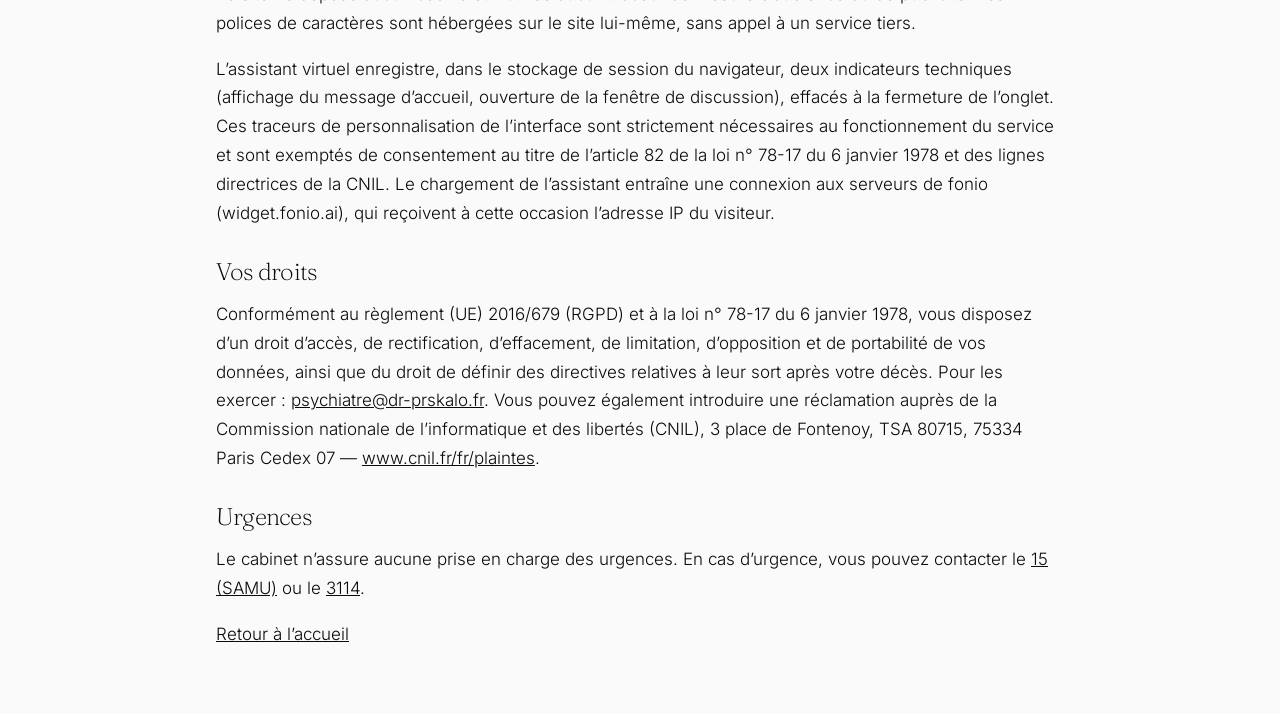
==== commit 86a70726: "Conformité légale : mentions légales complètes (hébergeur OVH, fonio), politique de confidentialité " ====
--- a/mentions-legales.html
+++ b/mentions-legales.html
@@ -1,16 +1,59 @@
 <!DOCTYPE html>
 
 <html lang="fr"><head><meta charset="utf-8"/><meta content="width=device-width, initial-scale=1" name="viewport"/>
-<title>Mentions légales — Docteur V. PRSKALO</title><meta content="noindex,follow" name="robots"/>
-<link href="fonts/fonts.css" rel="stylesheet"/><link href="style.css" rel="stylesheet"/><style>body{max-width:56rem;margin:auto;padding:3rem 1.5rem;line-height:1.7}h1{font-size:2.8rem;margin-bottom:2rem}h2{font-size:1.5rem;margin:2rem 0 1rem}a{text-decoration:underline}</style></head>
+<title>Mentions légales et confidentialité — Docteur V. PRSKALO</title><meta content="noindex,follow" name="robots"/>
+<link href="fonts/fonts.css" rel="stylesheet"/><link href="style.css" rel="stylesheet"/><style>body{max-width:56rem;margin:auto;padding:3rem 1.5rem;line-height:1.7}h1{font-size:2.8rem;margin-bottom:2rem}h2{font-size:1.5rem;margin:2rem 0 1rem}h3{font-size:1.15rem;margin:1.5rem 0 .5rem}ul{padding-left:1.25rem}li{margin:.25rem 0}a{text-decoration:underline}</style></head>
 <body><h1>Mentions légales</h1>
-<h2>Éditeur du site</h2>
-<p>Docteur Vatroslav PRSKALO, Médecin Psychiatre, spécialisé en psychopharmacologie et en psychopathologie clinique<br/>RPPS : 10101438348<br/>Adresse professionnelle : Espace Santé Les Lucioles B3, 1681 Route des Dolines, 06560 Valbonne<br/>N° ADELI : 061153607<br/>Conventionné secteur 1 avec droit permanent à dépassement<br/>Ordre des médecins : inscription vérifiable sur l’annuaire du Conseil national de l’Ordre des médecins et sur annuaire.sante.fr (RPPS 10101438348)<br/>Contact (professionnels de santé) : <a href="mailto:psychiatre@dr-prskalo.fr">psychiatre@dr-prskalo.fr</a><br/>Directeur de la publication : Docteur V. PRSKALO</p>
-<h2>Hébergeur</h2>
-<p>[À COMPLÉTER — confirmer l’hébergeur effectif]. Hébergement envisagé : OVH SAS, 2 rue Kellermann, 59100 Roubaix, France.</p>
-<h2>Données personnelles et cookies</h2>
-<p>Le code du site n’intègre aucun outil de mesure d’audience ni cookie propre. Le chargement de l’assistant tiers peut entraîner des connexions et des traitements par son prestataire ; leur détail doit être renseigné avant publication. L’assistant en ligne est fourni par un prestataire tiers (fonio.ai) : [À COMPLÉTER — politique de confidentialité / traitement des données du prestataire]. Aucune donnée médicale ne doit être transmise via cet assistant.</p>
-<h2>Urgences</h2>
-<p>Le cabinet n’assure aucune prise en charge des urgences : <a href="tel:15">15 (SAMU)</a> ou <a href="tel:3114">3114</a>.</p>
+<p><em>Informations mises à jour le 7 novembre 2026.</em></p>
+
+<h2 id="editeur">Éditeur du site</h2>
+<p>Docteur Vatroslav PRSKALO, Médecin Psychiatre, spécialisé en psychopharmacologie et en psychopathologie clinique<br/>Exercice libéral, à titre individuel<br/>Adresse professionnelle : Espace Santé Les Lucioles B3, 1681 Route des Dolines, 06560 Valbonne<br/>RPPS : 10101438348<br/>N° ADELI : 061153607<br/>Conventionné secteur 1 avec droit permanent à dépassement<br/>Ordre des médecins : inscription au tableau de l’Ordre des médecins des Alpes-Maritimes, vérifiable sur l’<a href="https://annuaire.esante.gouv.fr/" rel="noopener" target="_blank">Annuaire santé (RPPS)</a> de l’Agence du numérique en santé (RPPS 10101438348) ; situation conventionnelle consultable sur l’<a href="https://annuairesante.ameli.fr/" rel="noopener" target="_blank">annuaire santé de l’Assurance maladie</a><br/>Contact (professionnels de santé) : <a href="mailto:psychiatre@dr-prskalo.fr">psychiatre@dr-prskalo.fr</a><br/>Patients : messagerie du <a href="https://www.doctolib.fr/psychiatre/valbonne/vatroslav-prskalo" rel="noopener" target="_blank">profil Doctolib</a> exclusivement<br/>Directeur de la publication : Docteur Vatroslav PRSKALO</p>
+
+<h2 id="hebergeur">Hébergeur</h2>
+<p>OVH SAS, société par actions simplifiée au capital de 50 000 000 €<br/>RCS Lille Métropole 424 761 419 00045 — N° TVA : FR 22 424 761 419<br/>Siège social : 2 rue Kellermann, 59100 Roubaix, France<br/>Téléphone : 1007 depuis la France, +33 9 72 10 10 07 depuis l’étranger<br/>Site : <a href="https://www.ovhcloud.com/fr/" rel="noopener" target="_blank">www.ovhcloud.com</a></p>
+
+<h2 id="stockage">Prestataires assurant le stockage de données</h2>
+<ul>
+<li>Assistant virtuel « Adrien » : fonio GmbH, Neustiftgasse 73-75/3/7, 1070 Vienne, Autriche (<a href="https://www.fonio.ai/fr/imprint" rel="noopener" target="_blank">mentions légales de fonio</a>).</li>
+<li>Module de rendez-vous en ligne, non activé à ce jour : Calendly, LLC, 115 E Main St., Ste A1B, Buford, GA 30518, États-Unis.</li>
+</ul>
+
+<h2 id="deontologie">Déontologie médicale</h2>
+<p>Ce site a une vocation exclusivement informative. Les informations qu’il présente (formation, parcours, conditions d’exercice) sont communiquées dans le respect du code de déontologie médicale, notamment de l’article R. 4127-19-1 du code de la santé publique et des recommandations du Conseil national de l’Ordre des médecins. Il ne comporte ni témoignage, ni avis de patients, ni comparaison avec d’autres praticiens. Il ne se substitue pas à une consultation médicale.</p>
+<p>Honoraires et conditions de prise en charge : médecin conventionné, secteur 1 avec droit permanent à dépassement ; les honoraires peuvent excéder le tarif de convention, le remboursement de l’Assurance maladie restant calculé sur ce tarif. Les honoraires habituellement pratiqués figurent sur le <a href="https://www.doctolib.fr/psychiatre/valbonne/vatroslav-prskalo" rel="noopener" target="_blank">profil Doctolib</a>, qui fait foi. Le tiers payant est assuré, conformément à la réglementation, aux bénéficiaires de la complémentaire santé solidaire (CSS) et de l’aide médicale de l’État (AME), ainsi qu’aux victimes d’accident du travail ou de maladie professionnelle.</p>
+
+<h1 id="confidentialite">Politique de confidentialité</h1>
+<h2>Responsable du traitement</h2>
+<p>Docteur Vatroslav PRSKALO, adresse ci-dessus. Pour toute question relative à vos données personnelles : <a href="mailto:psychiatre@dr-prskalo.fr">psychiatre@dr-prskalo.fr</a>.</p>
+<p>Ce site ne comporte aucun formulaire et ne collecte aucune donnée de santé. Les échanges relatifs au suivi médical passent exclusivement par la messagerie Doctolib, soumise à la politique de confidentialité de Doctolib.</p>
+
+<h2>Traitements mis en œuvre</h2>
+<h3>Consultation du site</h3>
+<p>Lors de la consultation du site, l’hébergeur OVH SAS enregistre des journaux techniques (adresse IP, date et heure, page demandée, navigateur) nécessaires au fonctionnement et à la sécurité du service. Base légale : intérêt légitime (article 6.1.f du RGPD). Ces journaux sont conservés par l’hébergeur pour la durée nécessaire à ces finalités. Le site n’utilise aucun outil de mesure d’audience ni de publicité.</p>
+<h3>Courriels des professionnels de santé</h3>
+<p>Les messages adressés à psychiatre@dr-prskalo.fr sont traités pour répondre à la demande et assurer la coordination des soins. Base légale : intérêt légitime et, le cas échéant, exécution des missions de soin. Ils sont conservés le temps nécessaire au traitement de la demande et, lorsqu’ils se rattachent au dossier d’un patient, selon les règles applicables à la conservation des dossiers médicaux.</p>
+<h3 id="assistant-ia">Assistant virtuel « Adrien » (intelligence artificielle)</h3>
+<p><strong>Adrien est un agent conversationnel automatisé fondé sur l’intelligence artificielle, et non une personne.</strong> Il répond uniquement à des questions générales relatives au cabinet (organisation, modalités de contact, accès). Il ne pose aucun diagnostic, ne délivre aucun avis médical et ne remplace pas une consultation. Ses réponses peuvent comporter des erreurs ; seules les informations du profil Doctolib font foi.</p>
+<ul>
+<li><strong>Prestataire (sous-traitant) :</strong> fonio GmbH, Neustiftgasse 73-75/3/7, 1070 Vienne, Autriche, qui traite les données pour le compte du cabinet.</li>
+<li><strong>Données traitées :</strong> contenu des messages saisis dans la fenêtre de discussion et données techniques de connexion.</li>
+<li><strong>Finalité :</strong> répondre aux questions générales des visiteurs. Base légale : intérêt légitime (article 6.1.f du RGPD) ; l’utilisation de l’assistant est facultative.</li>
+<li><strong>Localisation et durée :</strong> selon la documentation de fonio, les données sont hébergées en Allemagne et les transcriptions des conversations sont conservées au plus 30 jours. Certains sous-traitants de fonio (fournisseurs de modèles de langage notamment) peuvent être situés hors de l’Union européenne ; les transferts sont alors encadrés par les garanties prévues par le RGPD (clauses contractuelles types, cadre de protection des données UE–États-Unis). La liste de ces sous-traitants figure dans l’<a href="https://www.fonio.ai/fr/dpa" rel="noopener" target="_blank">accord de traitement des données de fonio</a>.</li>
+<li><strong>Politique de confidentialité du prestataire :</strong> <a href="https://www.fonio.ai/fr/politique-confidentialite-app" rel="noopener" target="_blank">politique de confidentialité de l’application fonio</a> et <a href="https://www.fonio.ai/fr/politique-confidentialite" rel="noopener" target="_blank">politique de confidentialité du site fonio.ai</a>.</li>
+<li><strong>Aucune donnée médicale</strong> (symptômes, traitements, diagnostic, situation personnelle) ni donnée d’identification superflue ne doit être saisie dans la discussion.</li>
+<li><strong>Urgences :</strong> l’assistant ne traite aucune urgence. En cas d’urgence, vous pouvez contacter le <a href="tel:15">15 (SAMU)</a> ou le <a href="tel:3114">3114</a> (numéro national de prévention du suicide), ou le <a href="tel:112">112</a>.</li>
+</ul>
+<h3 id="calendly">Rendez-vous en ligne (Calendly) — non activé à ce jour</h3>
+<p>Si le module de rendez-vous en ligne est activé, les données saisies lors d’une réservation (nom, adresse électronique, créneau choisi et, le cas échéant, réponses aux questions du formulaire) seront traitées par Calendly, LLC, 115 E Main St., Ste A1B, Buford, GA 30518, États-Unis, en qualité de sous-traitant, afin de gérer la prise de rendez-vous. Base légale : mesures précontractuelles prises à la demande de la personne (article 6.1.b du RGPD). Calendly indique encadrer les transferts hors de l’Union européenne par le cadre de protection des données UE–États-Unis et des clauses contractuelles types. Le module ne sera chargé qu’à la demande expresse du visiteur ; Calendly peut alors déposer ses propres cookies. Voir la <a href="https://calendly.com/legal/privacy-notice" rel="noopener" target="_blank">politique de confidentialité de Calendly</a>.</p>
+
+<h2 id="cookies">Cookies et traceurs</h2>
+<p>Le site ne dépose aucun cookie et n’utilise aucun traceur de mesure d’audience ou de publicité. Les polices de caractères sont hébergées sur le site lui-même, sans appel à un service tiers.</p>
+<p>L’assistant virtuel enregistre, dans le stockage de session du navigateur, deux indicateurs techniques (affichage du message d’accueil, ouverture de la fenêtre de discussion), effacés à la fermeture de l’onglet. Ces traceurs de personnalisation de l’interface sont strictement nécessaires au fonctionnement du service et sont exemptés de consentement au titre de l’article 82 de la loi n° 78-17 du 6 janvier 1978 et des lignes directrices de la CNIL. Le chargement de l’assistant entraîne une connexion aux serveurs de fonio (widget.fonio.ai), qui reçoivent à cette occasion l’adresse IP du visiteur.</p>
+
+<h2 id="droits">Vos droits</h2>
+<p>Conformément au règlement (UE) 2016/679 (RGPD) et à la loi n° 78-17 du 6 janvier 1978, vous disposez d’un droit d’accès, de rectification, d’effacement, de limitation, d’opposition et de portabilité de vos données, ainsi que du droit de définir des directives relatives à leur sort après votre décès. Pour les exercer : <a href="mailto:psychiatre@dr-prskalo.fr">psychiatre@dr-prskalo.fr</a>. Vous pouvez également introduire une réclamation auprès de la Commission nationale de l’informatique et des libertés (CNIL), 3 place de Fontenoy, TSA 80715, 75334 Paris Cedex 07 — <a href="https://www.cnil.fr/fr/plaintes" rel="noopener" target="_blank">www.cnil.fr/fr/plaintes</a>.</p>
+
+<h2 id="urgences">Urgences</h2>
+<p>Le cabinet n’assure aucune prise en charge des urgences. En cas d’urgence, vous pouvez contacter le <a href="tel:15">15 (SAMU)</a> ou le <a href="tel:3114">3114</a>.</p>
 <p><a href="index.html">Retour à l’accueil</a></p><script type="module" src="https://widget.fonio.ai/webchat-widget.js" data-fonio-webchat-widget-id="84504d0c-872e-4907-a4d5-54c81f67269d" data-fonio-webchat-widget-mode="floating" ></script>
 </body></html>
--- a/fonts/fonts.css
+++ b/fonts/fonts.css
@@ -0,0 +1,154 @@
+@font-face {
+  font-family: 'Fraunces';
+  font-style: italic;
+  font-weight: 100;
+  font-display: swap;
+  src: url(font-1.woff2) format('truetype');
+}
+@font-face {
+  font-family: 'Fraunces';
+  font-style: italic;
+  font-weight: 200;
+  font-display: swap;
+  src: url(font-2.woff2) format('truetype');
+}
+@font-face {
+  font-family: 'Fraunces';
+  font-style: italic;
+  font-weight: 300;
+  font-display: swap;
+  src: url(font-3.woff2) format('truetype');
+}
+@font-face {
+  font-family: 'Fraunces';
+  font-style: italic;
+  font-weight: 400;
+  font-display: swap;
+  src: url(font-4.woff2) format('truetype');
+}
+@font-face {
+  font-family: 'Fraunces';
+  font-style: italic;
+  font-weight: 500;
+  font-display: swap;
+  src: url(font-5.woff2) format('truetype');
+}
+@font-face {
+  font-family: 'Fraunces';
+  font-style: italic;
+  font-weight: 600;
+  font-display: swap;
+  src: url(font-6.woff2) format('truetype');
+}
+@font-face {
+  font-family: 'Fraunces';
+  font-style: italic;
+  font-weight: 700;
+  font-display: swap;
+  src: url(font-7.woff2) format('truetype');
+}
+@font-face {
+  font-family: 'Fraunces';
+  font-style: italic;
+  font-weight: 800;
+  font-display: swap;
+  src: url(font-8.woff2) format('truetype');
+}
+@font-face {
+  font-family: 'Fraunces';
+  font-style: italic;
+  font-weight: 900;
+  font-display: swap;
+  src: url(font-9.woff2) format('truetype');
+}
+@font-face {
+  font-family: 'Fraunces';
+  font-style: normal;
+  font-weight: 100;
+  font-display: swap;
+  src: url(font-10.woff2) format('truetype');
+}
+@font-face {
+  font-family: 'Fraunces';
+  font-style: normal;
+  font-weight: 200;
+  font-display: swap;
+  src: url(font-11.woff2) format('truetype');
+}
+@font-face {
+  font-family: 'Fraunces';
+  font-style: normal;
+  font-weight: 300;
+  font-display: swap;
+  src: url(font-12.woff2) format('truetype');
+}
+@font-face {
+  font-family: 'Fraunces';
+  font-style: normal;
+  font-weight: 400;
+  font-display: swap;
+  src: url(font-13.woff2) format('truetype');
+}
+@font-face {
+  font-family: 'Fraunces';
+  font-style: normal;
+  font-weight: 500;
+  font-display: swap;
+  src: url(font-14.woff2) format('truetype');
+}
+@font-face {
+  font-family: 'Fraunces';
+  font-style: normal;
+  font-weight: 600;
+  font-display: swap;
+  src: url(font-15.woff2) format('truetype');
+}
+@font-face {
+  font-family: 'Fraunces';
+  font-style: normal;
+  font-weight: 700;
+  font-display: swap;
+  src: url(font-16.woff2) format('truetype');
+}
+@font-face {
+  font-family: 'Fraunces';
+  font-style: normal;
+  font-weight: 800;
+  font-display: swap;
+  src: url(font-17.woff2) format('truetype');
+}
+@font-face {
+  font-family: 'Fraunces';
+  font-style: normal;
+  font-weight: 900;
+  font-display: swap;
+  src: url(font-18.woff2) format('truetype');
+}
+@font-face {
+  font-family: 'Inter';
+  font-style: normal;
+  font-weight: 200;
+  font-display: swap;
+  src: url(font-19.woff2) format('truetype');
+}
+@font-face {
+  font-family: 'Inter';
+  font-style: normal;
+  font-weight: 300;
+  font-display: swap;
+  src: url(font-20.woff2) format('truetype');
+}
+@font-face {
+  font-family: 'Inter';
+  font-style: normal;
+  font-weight: 400;
+  font-display: swap;
+  src: url(font-21.woff2) format('truetype');
+}
+@font-face {
+  font-family: 'Inter';
+  font-style: normal;
+  font-weight: 500;
+  font-display: swap;
+  src: url(font-22.woff2) format('truetype');
+}
--- a/style.css
+++ b/style.css
@@ -1030,3 +1030,12 @@
 .office-notice{margin-top:2rem;max-width:42rem;border-top:1px solid var(--hairline-2);padding-top:1.2rem;font-size:.85rem;line-height:1.65}.office-notice p{margin-bottom:.6rem}.office-notice a,.cta-fineprint a{text-decoration:underline;text-underline-offset:3px}.office-notice strong{font-weight:500}.reveal{opacity:1;transform:none}a:focus-visible{outline:2px solid currentColor;outline-offset:5px}.curtain{pointer-events:none}@media(prefers-reduced-motion:reduce){*,*::before,*::after{animation:none!important;transition:none!important;scroll-behavior:auto!important}.curtain{display:none}}
 /* Preserve the monogram/wordmark lockup without overlap on narrow screens. */
 @media(max-width:640px){.header-inner{gap:.6rem;padding-top:1rem;padding-bottom:1rem}.brand{gap:.55rem;flex-shrink:1}.site-header .brand-mono,.site-header.scrolled .brand-mono{width:64px;height:64px;margin:0;flex-shrink:0}.brand-text{padding-left:.6rem;gap:.35rem}.brand-name{font-size:.85rem;gap:.2rem}.brand-sub{font-size:.43rem;letter-spacing:.12em}.site-nav{padding-left:0;gap:0;flex-shrink:0}.site-nav .nav-cta{font-size:.6rem;letter-spacing:.13em;padding:.8rem .7rem}}
+
+/* ============ RDV CALENDLY (section inactive tant que l’attribut hidden est présent) ============ */
+.rdv-calendly[hidden], .rdv-calendly [hidden] { display: none !important; }
+.rdv-calendly { background: var(--white-2); }
+.rdv-calendly-inner { max-width: 56rem; }
+.rdv-calendly-note { margin: 0 0 1rem; line-height: 1.7; }
+.rdv-calendly-note a { text-decoration: underline; }
+.rdv-calendly .btn { margin-top: 1rem; }
+.rdv-calendly-widget { margin-top: 2rem; }
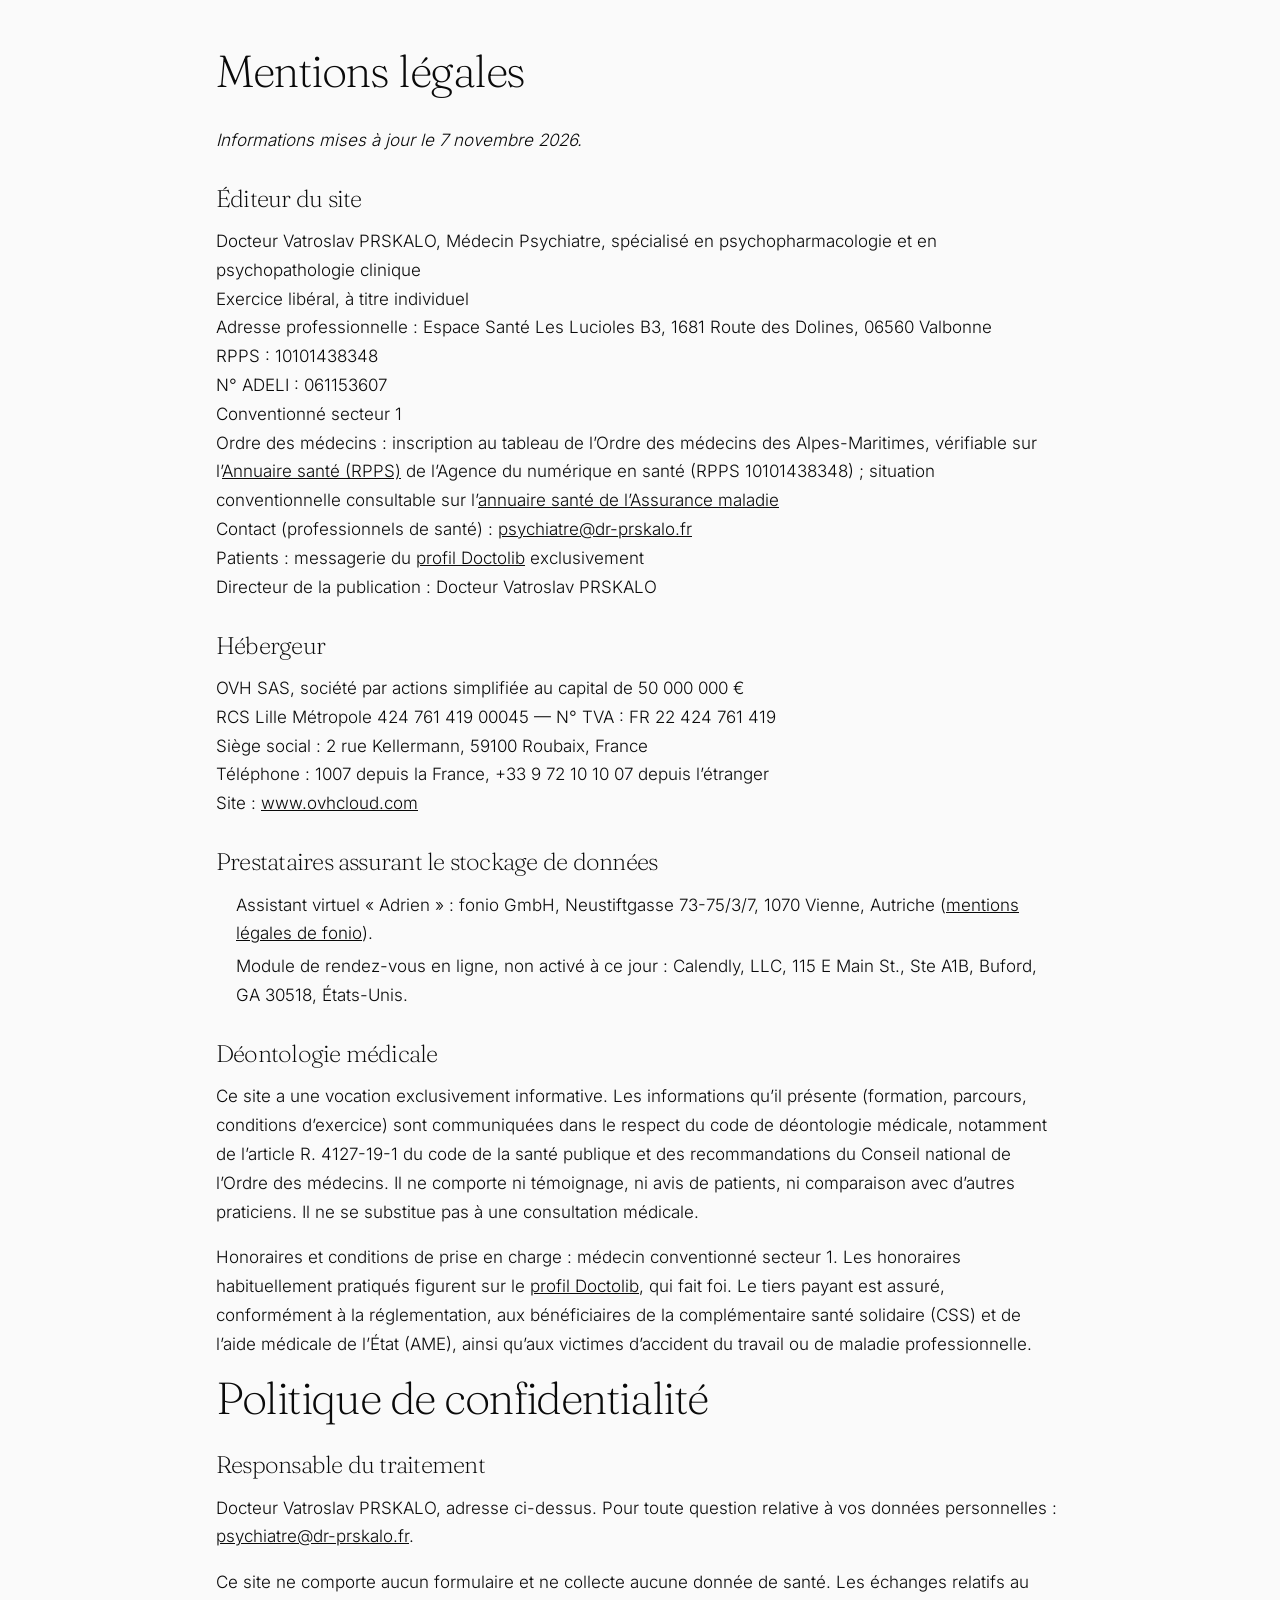
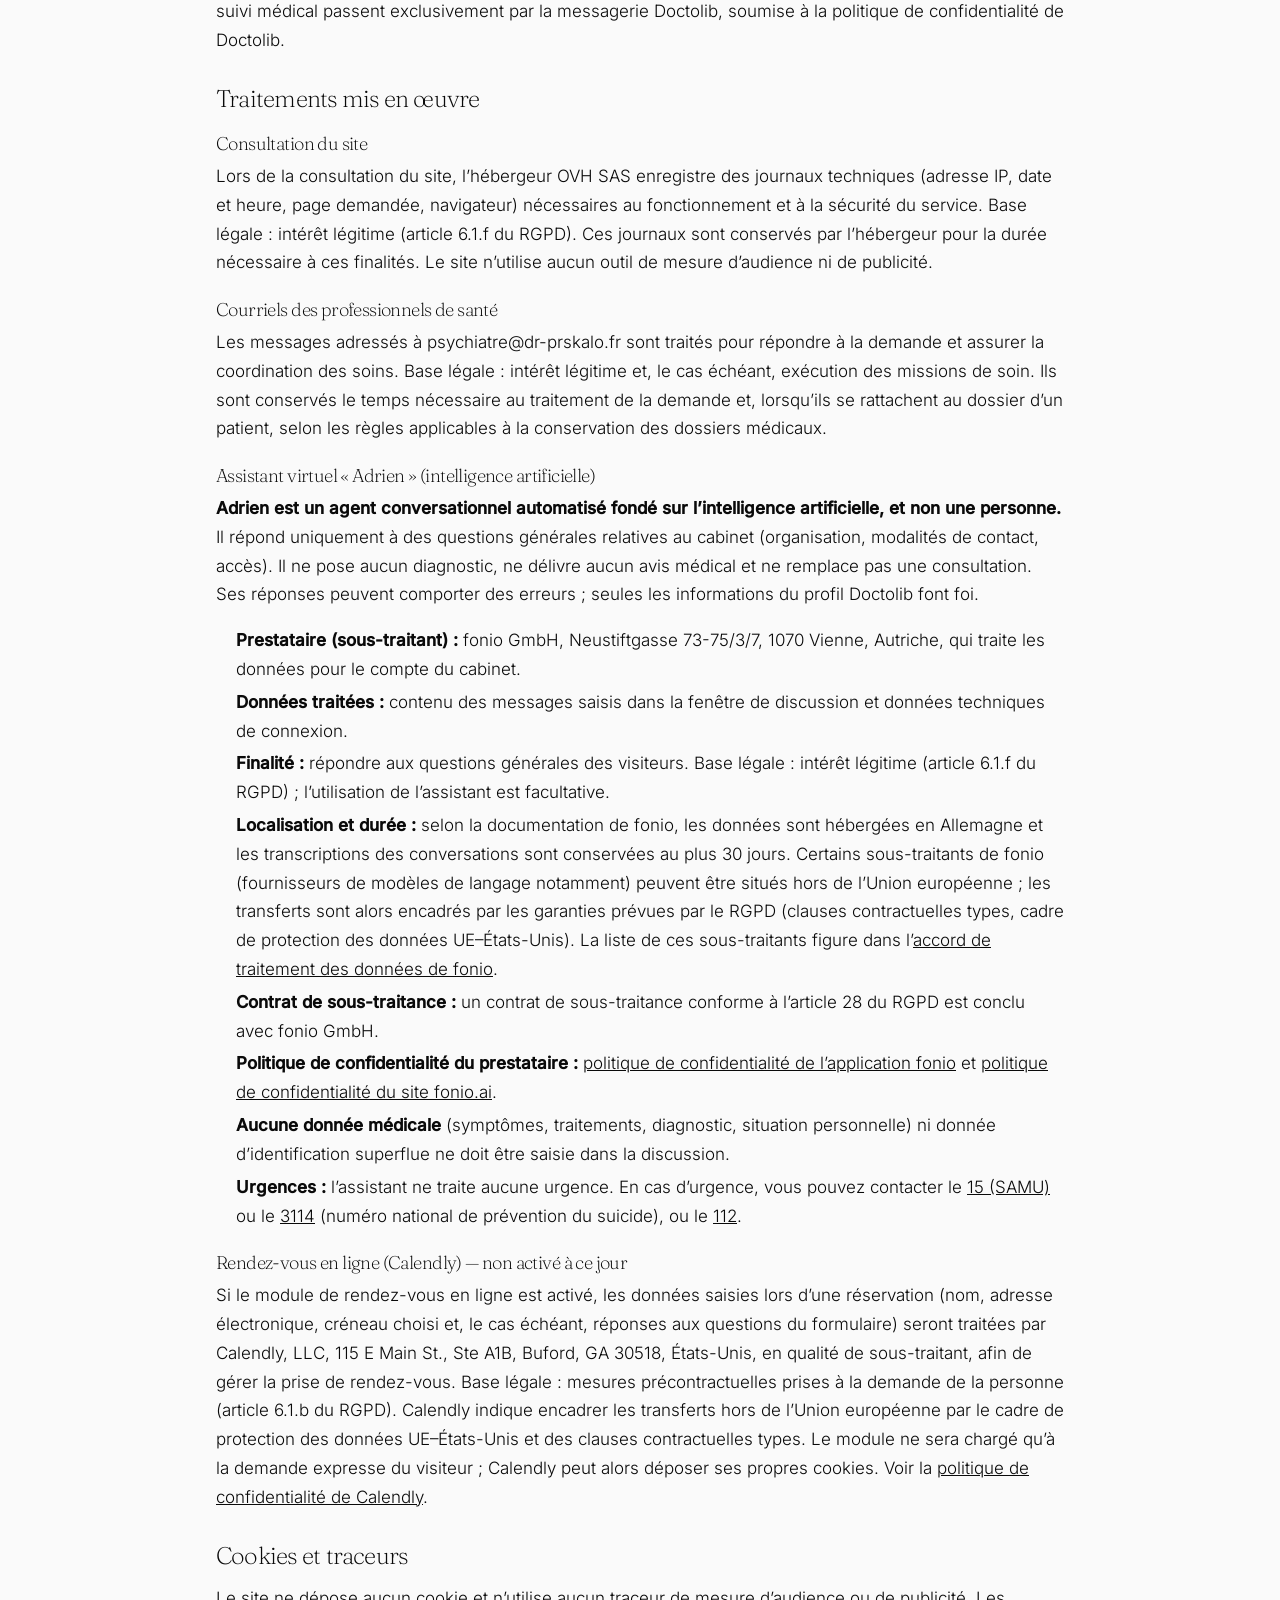
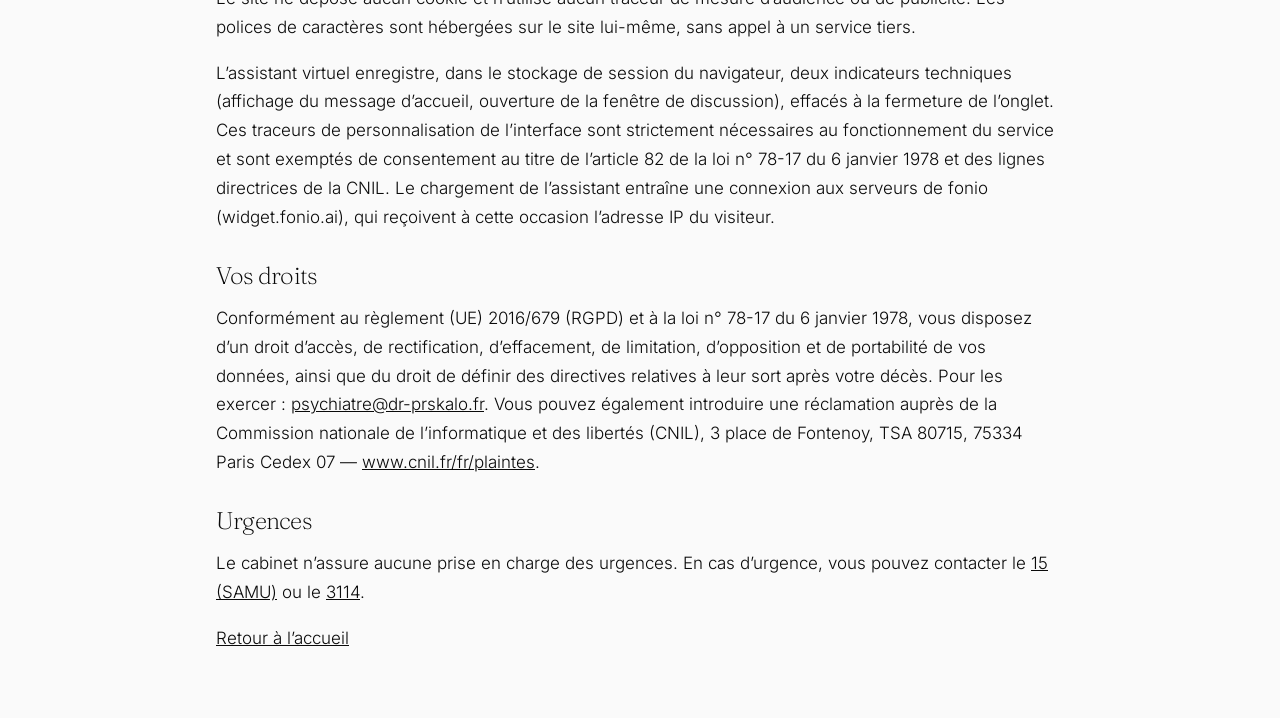
==== commit 30885a0f: "Secteur 1 et contrat de sous-traitance fonio" ====
--- a/mentions-legales.html
+++ b/mentions-legales.html
@@ -7,7 +7,7 @@
 <p><em>Informations mises à jour le 7 novembre 2026.</em></p>
 
 <h2 id="editeur">Éditeur du site</h2>
-<p>Docteur Vatroslav PRSKALO, Médecin Psychiatre, spécialisé en psychopharmacologie et en psychopathologie clinique<br/>Exercice libéral, à titre individuel<br/>Adresse professionnelle : Espace Santé Les Lucioles B3, 1681 Route des Dolines, 06560 Valbonne<br/>RPPS : 10101438348<br/>N° ADELI : 061153607<br/>Conventionné secteur 1 avec droit permanent à dépassement<br/>Ordre des médecins : inscription au tableau de l’Ordre des médecins des Alpes-Maritimes, vérifiable sur l’<a href="https://annuaire.esante.gouv.fr/" rel="noopener" target="_blank">Annuaire santé (RPPS)</a> de l’Agence du numérique en santé (RPPS 10101438348) ; situation conventionnelle consultable sur l’<a href="https://annuairesante.ameli.fr/" rel="noopener" target="_blank">annuaire santé de l’Assurance maladie</a><br/>Contact (professionnels de santé) : <a href="mailto:psychiatre@dr-prskalo.fr">psychiatre@dr-prskalo.fr</a><br/>Patients : messagerie du <a href="https://www.doctolib.fr/psychiatre/valbonne/vatroslav-prskalo" rel="noopener" target="_blank">profil Doctolib</a> exclusivement<br/>Directeur de la publication : Docteur Vatroslav PRSKALO</p>
+<p>Docteur Vatroslav PRSKALO, Médecin Psychiatre, spécialisé en psychopharmacologie et en psychopathologie clinique<br/>Exercice libéral, à titre individuel<br/>Adresse professionnelle : Espace Santé Les Lucioles B3, 1681 Route des Dolines, 06560 Valbonne<br/>RPPS : 10101438348<br/>N° ADELI : 061153607<br/>Conventionné secteur 1<br/>Ordre des médecins : inscription au tableau de l’Ordre des médecins des Alpes-Maritimes, vérifiable sur l’<a href="https://annuaire.esante.gouv.fr/" rel="noopener" target="_blank">Annuaire santé (RPPS)</a> de l’Agence du numérique en santé (RPPS 10101438348) ; situation conventionnelle consultable sur l’<a href="https://annuairesante.ameli.fr/" rel="noopener" target="_blank">annuaire santé de l’Assurance maladie</a><br/>Contact (professionnels de santé) : <a href="mailto:psychiatre@dr-prskalo.fr">psychiatre@dr-prskalo.fr</a><br/>Patients : messagerie du <a href="https://www.doctolib.fr/psychiatre/valbonne/vatroslav-prskalo" rel="noopener" target="_blank">profil Doctolib</a> exclusivement<br/>Directeur de la publication : Docteur Vatroslav PRSKALO</p>
 
 <h2 id="hebergeur">Hébergeur</h2>
 <p>OVH SAS, société par actions simplifiée au capital de 50 000 000 €<br/>RCS Lille Métropole 424 761 419 00045 — N° TVA : FR 22 424 761 419<br/>Siège social : 2 rue Kellermann, 59100 Roubaix, France<br/>Téléphone : 1007 depuis la France, +33 9 72 10 10 07 depuis l’étranger<br/>Site : <a href="https://www.ovhcloud.com/fr/" rel="noopener" target="_blank">www.ovhcloud.com</a></p>
@@ -20,7 +20,7 @@
 
 <h2 id="deontologie">Déontologie médicale</h2>
 <p>Ce site a une vocation exclusivement informative. Les informations qu’il présente (formation, parcours, conditions d’exercice) sont communiquées dans le respect du code de déontologie médicale, notamment de l’article R. 4127-19-1 du code de la santé publique et des recommandations du Conseil national de l’Ordre des médecins. Il ne comporte ni témoignage, ni avis de patients, ni comparaison avec d’autres praticiens. Il ne se substitue pas à une consultation médicale.</p>
-<p>Honoraires et conditions de prise en charge : médecin conventionné, secteur 1 avec droit permanent à dépassement ; les honoraires peuvent excéder le tarif de convention, le remboursement de l’Assurance maladie restant calculé sur ce tarif. Les honoraires habituellement pratiqués figurent sur le <a href="https://www.doctolib.fr/psychiatre/valbonne/vatroslav-prskalo" rel="noopener" target="_blank">profil Doctolib</a>, qui fait foi. Le tiers payant est assuré, conformément à la réglementation, aux bénéficiaires de la complémentaire santé solidaire (CSS) et de l’aide médicale de l’État (AME), ainsi qu’aux victimes d’accident du travail ou de maladie professionnelle.</p>
+<p>Honoraires et conditions de prise en charge : médecin conventionné secteur 1. Les honoraires habituellement pratiqués figurent sur le <a href="https://www.doctolib.fr/psychiatre/valbonne/vatroslav-prskalo" rel="noopener" target="_blank">profil Doctolib</a>, qui fait foi. Le tiers payant est assuré, conformément à la réglementation, aux bénéficiaires de la complémentaire santé solidaire (CSS) et de l’aide médicale de l’État (AME), ainsi qu’aux victimes d’accident du travail ou de maladie professionnelle.</p>
 
 <h1 id="confidentialite">Politique de confidentialité</h1>
 <h2>Responsable du traitement</h2>
@@ -39,6 +39,7 @@
 <li><strong>Données traitées :</strong> contenu des messages saisis dans la fenêtre de discussion et données techniques de connexion.</li>
 <li><strong>Finalité :</strong> répondre aux questions générales des visiteurs. Base légale : intérêt légitime (article 6.1.f du RGPD) ; l’utilisation de l’assistant est facultative.</li>
 <li><strong>Localisation et durée :</strong> selon la documentation de fonio, les données sont hébergées en Allemagne et les transcriptions des conversations sont conservées au plus 30 jours. Certains sous-traitants de fonio (fournisseurs de modèles de langage notamment) peuvent être situés hors de l’Union européenne ; les transferts sont alors encadrés par les garanties prévues par le RGPD (clauses contractuelles types, cadre de protection des données UE–États-Unis). La liste de ces sous-traitants figure dans l’<a href="https://www.fonio.ai/fr/dpa" rel="noopener" target="_blank">accord de traitement des données de fonio</a>.</li>
+<li><strong>Contrat de sous-traitance :</strong> un contrat de sous-traitance conforme à l’article 28 du RGPD est conclu avec fonio GmbH.</li>
 <li><strong>Politique de confidentialité du prestataire :</strong> <a href="https://www.fonio.ai/fr/politique-confidentialite-app" rel="noopener" target="_blank">politique de confidentialité de l’application fonio</a> et <a href="https://www.fonio.ai/fr/politique-confidentialite" rel="noopener" target="_blank">politique de confidentialité du site fonio.ai</a>.</li>
 <li><strong>Aucune donnée médicale</strong> (symptômes, traitements, diagnostic, situation personnelle) ni donnée d’identification superflue ne doit être saisie dans la discussion.</li>
 <li><strong>Urgences :</strong> l’assistant ne traite aucune urgence. En cas d’urgence, vous pouvez contacter le <a href="tel:15">15 (SAMU)</a> ou le <a href="tel:3114">3114</a> (numéro national de prévention du suicide), ou le <a href="tel:112">112</a>.</li>
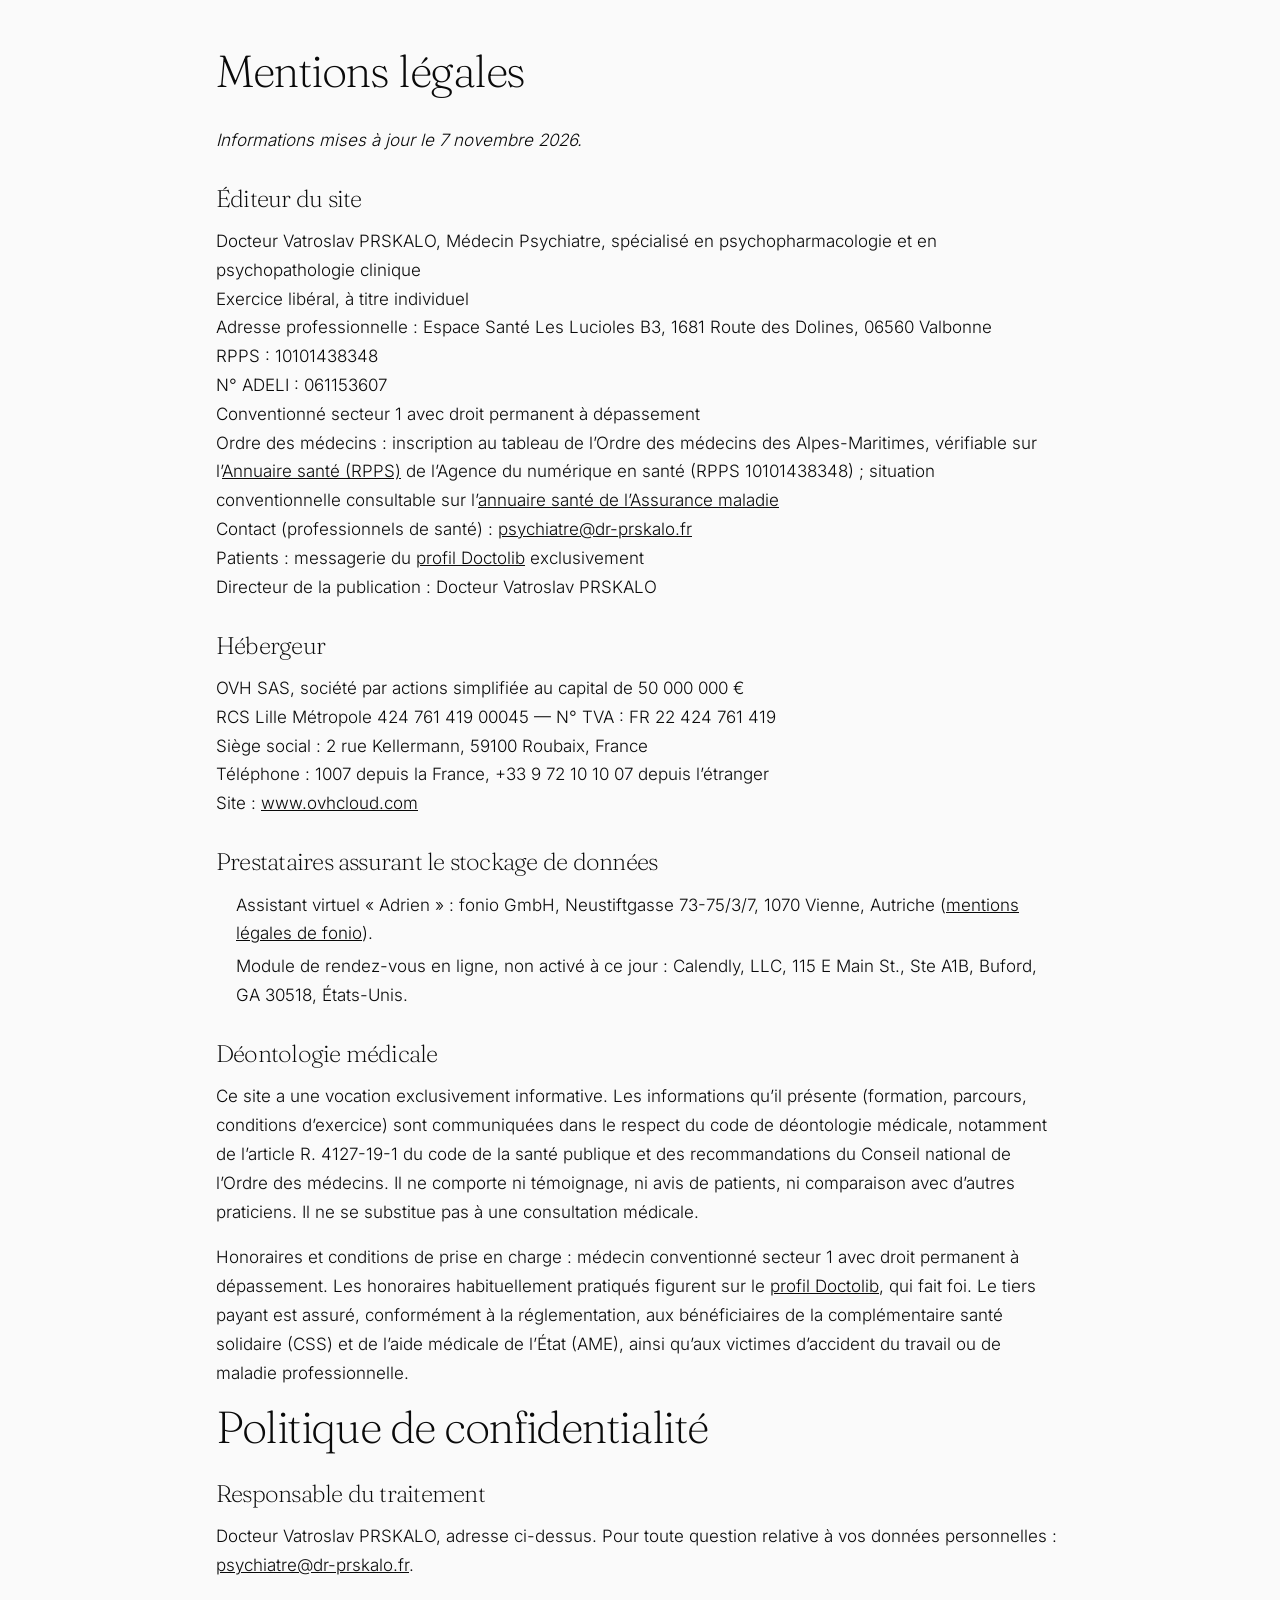
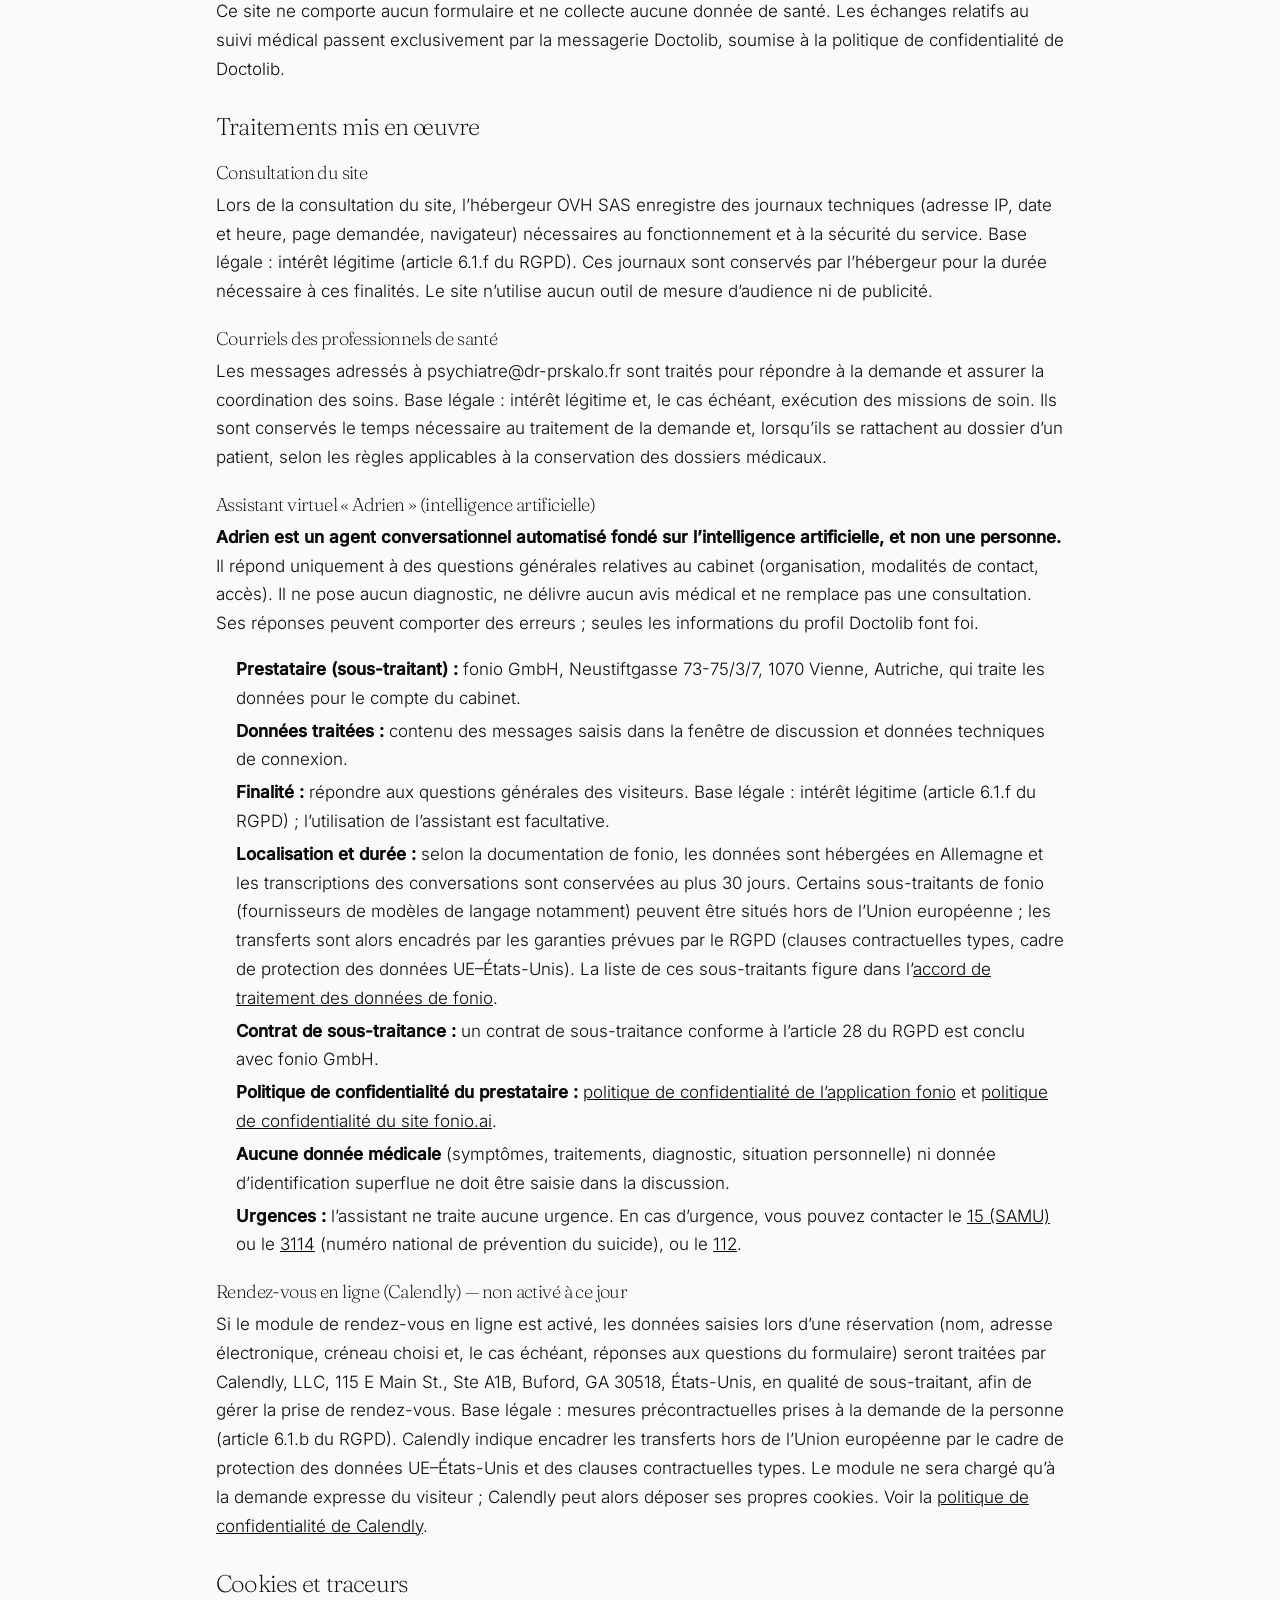
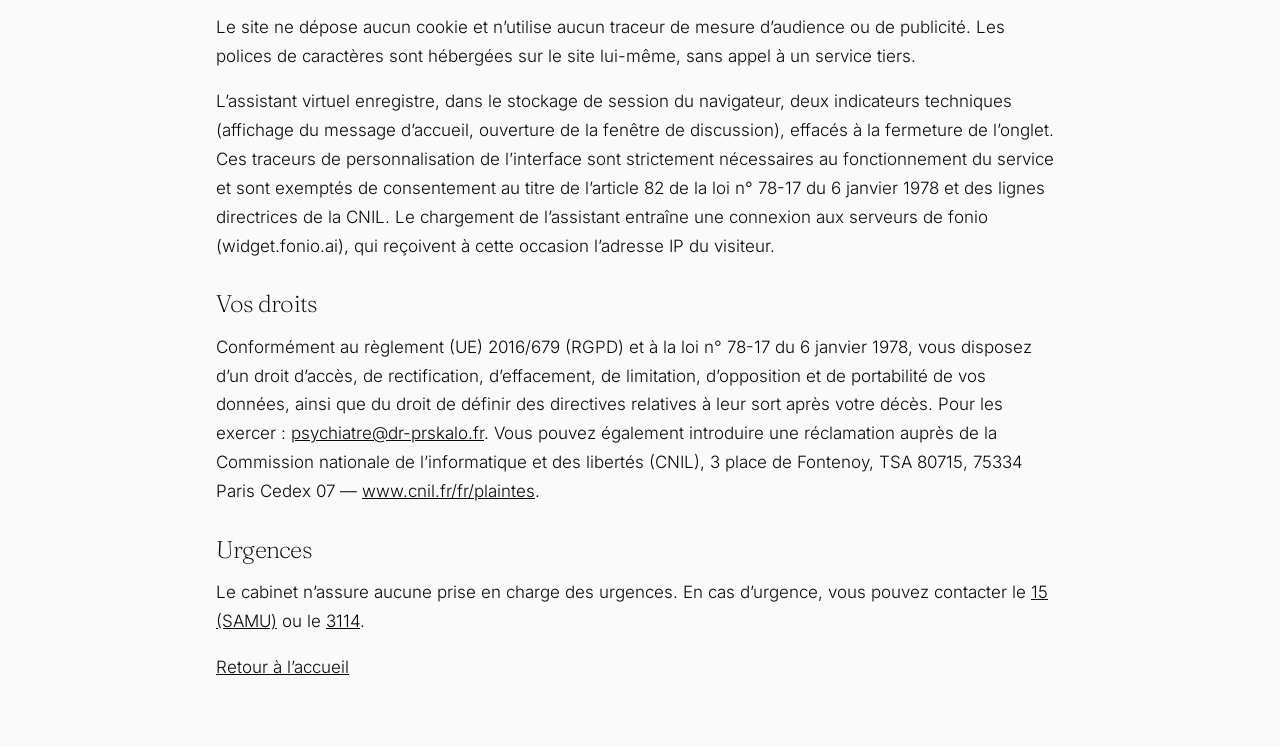
==== commit 265b5198: "Secteur 1 avec droit permanent à dépassement" ====
--- a/mentions-legales.html
+++ b/mentions-legales.html
@@ -7,7 +7,7 @@
 <p><em>Informations mises à jour le 7 novembre 2026.</em></p>
 
 <h2 id="editeur">Éditeur du site</h2>
-<p>Docteur Vatroslav PRSKALO, Médecin Psychiatre, spécialisé en psychopharmacologie et en psychopathologie clinique<br/>Exercice libéral, à titre individuel<br/>Adresse professionnelle : Espace Santé Les Lucioles B3, 1681 Route des Dolines, 06560 Valbonne<br/>RPPS : 10101438348<br/>N° ADELI : 061153607<br/>Conventionné secteur 1<br/>Ordre des médecins : inscription au tableau de l’Ordre des médecins des Alpes-Maritimes, vérifiable sur l’<a href="https://annuaire.esante.gouv.fr/" rel="noopener" target="_blank">Annuaire santé (RPPS)</a> de l’Agence du numérique en santé (RPPS 10101438348) ; situation conventionnelle consultable sur l’<a href="https://annuairesante.ameli.fr/" rel="noopener" target="_blank">annuaire santé de l’Assurance maladie</a><br/>Contact (professionnels de santé) : <a href="mailto:psychiatre@dr-prskalo.fr">psychiatre@dr-prskalo.fr</a><br/>Patients : messagerie du <a href="https://www.doctolib.fr/psychiatre/valbonne/vatroslav-prskalo" rel="noopener" target="_blank">profil Doctolib</a> exclusivement<br/>Directeur de la publication : Docteur Vatroslav PRSKALO</p>
+<p>Docteur Vatroslav PRSKALO, Médecin Psychiatre, spécialisé en psychopharmacologie et en psychopathologie clinique<br/>Exercice libéral, à titre individuel<br/>Adresse professionnelle : Espace Santé Les Lucioles B3, 1681 Route des Dolines, 06560 Valbonne<br/>RPPS : 10101438348<br/>N° ADELI : 061153607<br/>Conventionné secteur 1 avec droit permanent à dépassement<br/>Ordre des médecins : inscription au tableau de l’Ordre des médecins des Alpes-Maritimes, vérifiable sur l’<a href="https://annuaire.esante.gouv.fr/" rel="noopener" target="_blank">Annuaire santé (RPPS)</a> de l’Agence du numérique en santé (RPPS 10101438348) ; situation conventionnelle consultable sur l’<a href="https://annuairesante.ameli.fr/" rel="noopener" target="_blank">annuaire santé de l’Assurance maladie</a><br/>Contact (professionnels de santé) : <a href="mailto:psychiatre@dr-prskalo.fr">psychiatre@dr-prskalo.fr</a><br/>Patients : messagerie du <a href="https://www.doctolib.fr/psychiatre/valbonne/vatroslav-prskalo" rel="noopener" target="_blank">profil Doctolib</a> exclusivement<br/>Directeur de la publication : Docteur Vatroslav PRSKALO</p>
 
 <h2 id="hebergeur">Hébergeur</h2>
 <p>OVH SAS, société par actions simplifiée au capital de 50 000 000 €<br/>RCS Lille Métropole 424 761 419 00045 — N° TVA : FR 22 424 761 419<br/>Siège social : 2 rue Kellermann, 59100 Roubaix, France<br/>Téléphone : 1007 depuis la France, +33 9 72 10 10 07 depuis l’étranger<br/>Site : <a href="https://www.ovhcloud.com/fr/" rel="noopener" target="_blank">www.ovhcloud.com</a></p>
@@ -20,7 +20,7 @@
 
 <h2 id="deontologie">Déontologie médicale</h2>
 <p>Ce site a une vocation exclusivement informative. Les informations qu’il présente (formation, parcours, conditions d’exercice) sont communiquées dans le respect du code de déontologie médicale, notamment de l’article R. 4127-19-1 du code de la santé publique et des recommandations du Conseil national de l’Ordre des médecins. Il ne comporte ni témoignage, ni avis de patients, ni comparaison avec d’autres praticiens. Il ne se substitue pas à une consultation médicale.</p>
-<p>Honoraires et conditions de prise en charge : médecin conventionné secteur 1. Les honoraires habituellement pratiqués figurent sur le <a href="https://www.doctolib.fr/psychiatre/valbonne/vatroslav-prskalo" rel="noopener" target="_blank">profil Doctolib</a>, qui fait foi. Le tiers payant est assuré, conformément à la réglementation, aux bénéficiaires de la complémentaire santé solidaire (CSS) et de l’aide médicale de l’État (AME), ainsi qu’aux victimes d’accident du travail ou de maladie professionnelle.</p>
+<p>Honoraires et conditions de prise en charge : médecin conventionné secteur 1 avec droit permanent à dépassement. Les honoraires habituellement pratiqués figurent sur le <a href="https://www.doctolib.fr/psychiatre/valbonne/vatroslav-prskalo" rel="noopener" target="_blank">profil Doctolib</a>, qui fait foi. Le tiers payant est assuré, conformément à la réglementation, aux bénéficiaires de la complémentaire santé solidaire (CSS) et de l’aide médicale de l’État (AME), ainsi qu’aux victimes d’accident du travail ou de maladie professionnelle.</p>
 
 <h1 id="confidentialite">Politique de confidentialité</h1>
 <h2>Responsable du traitement</h2>
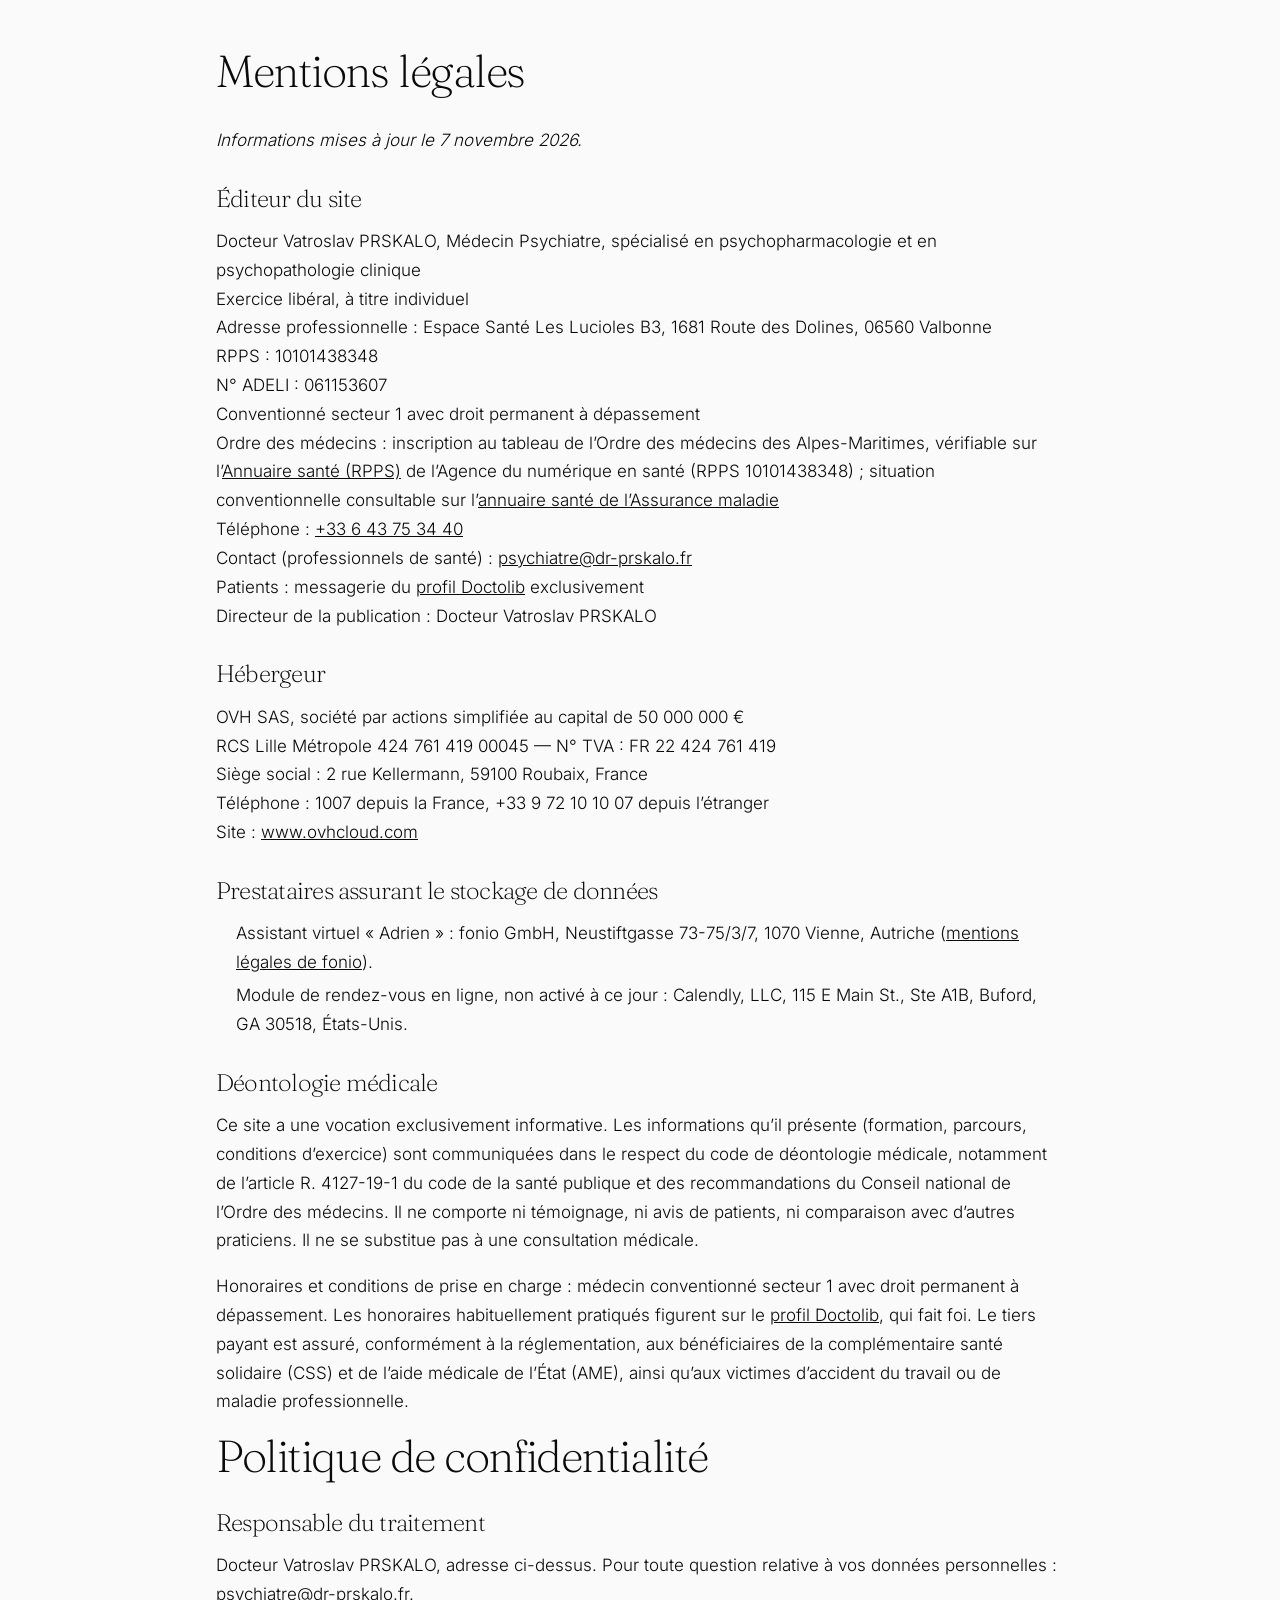
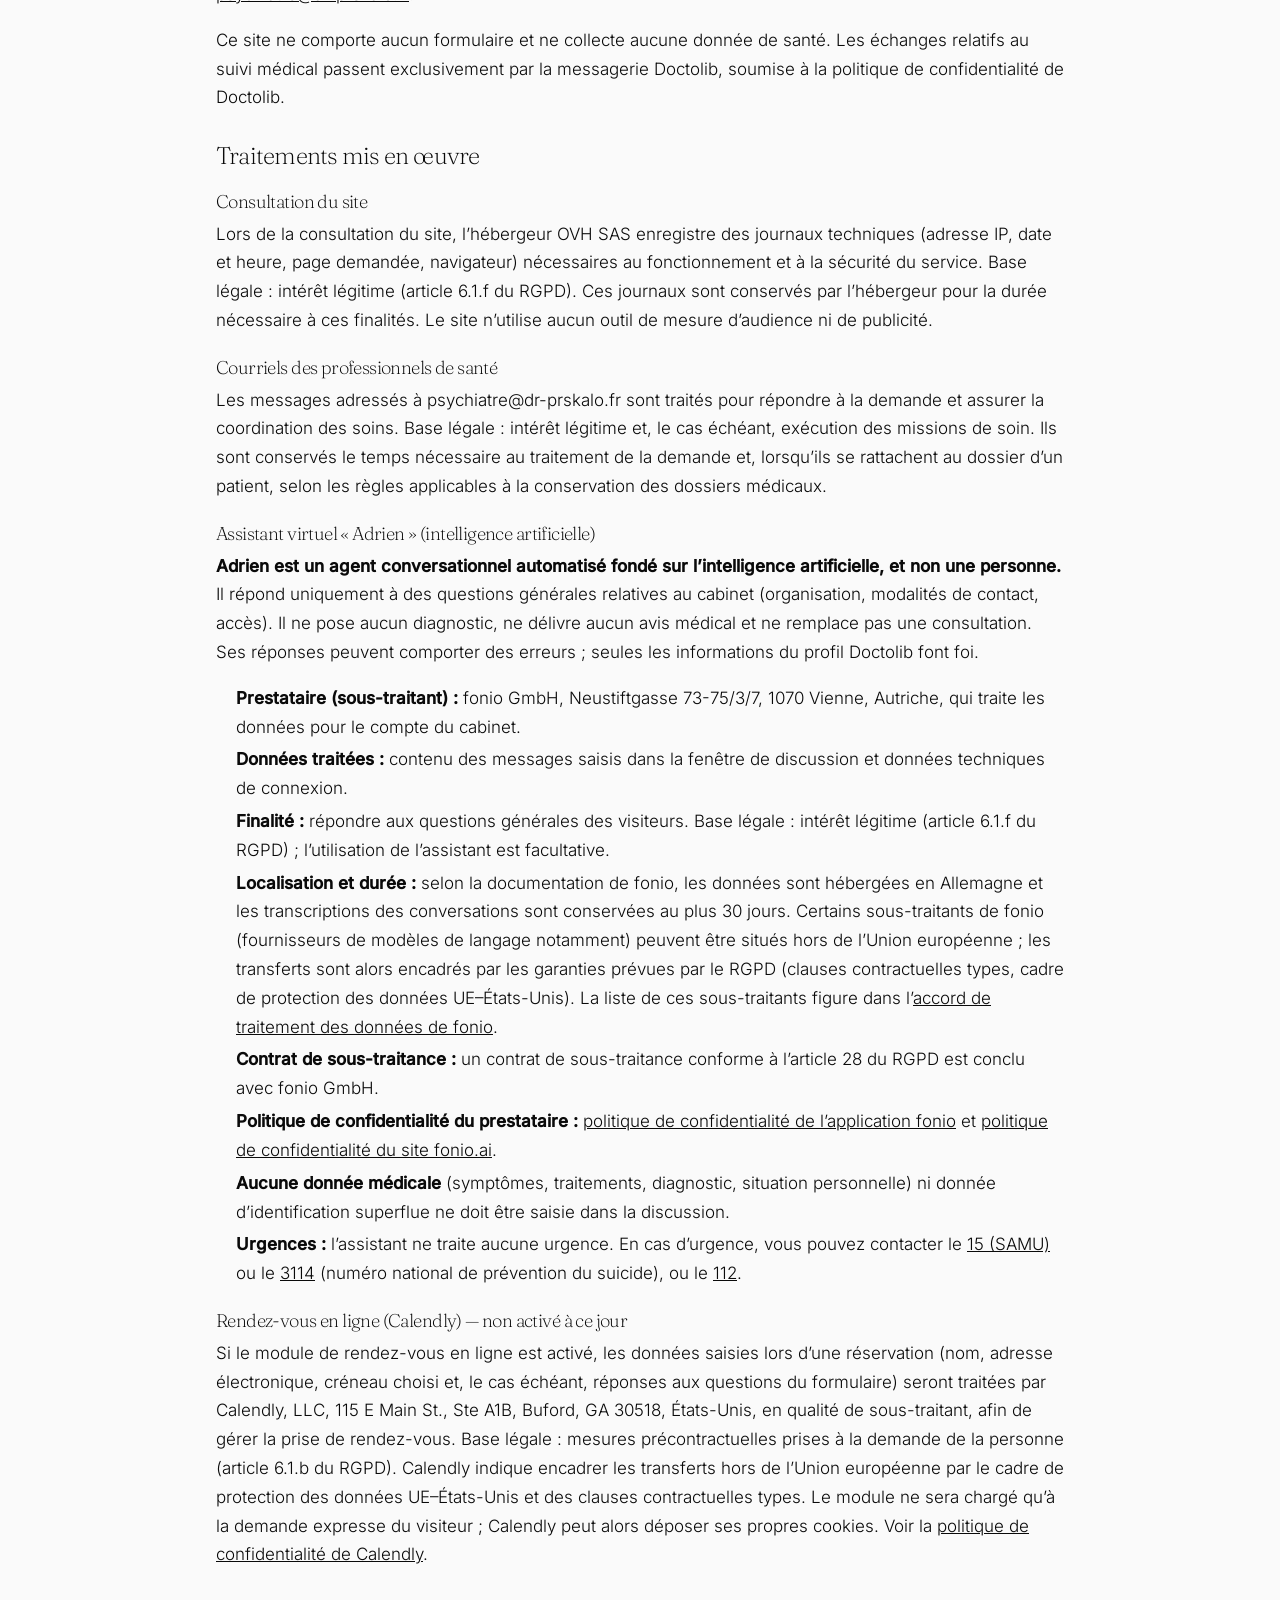
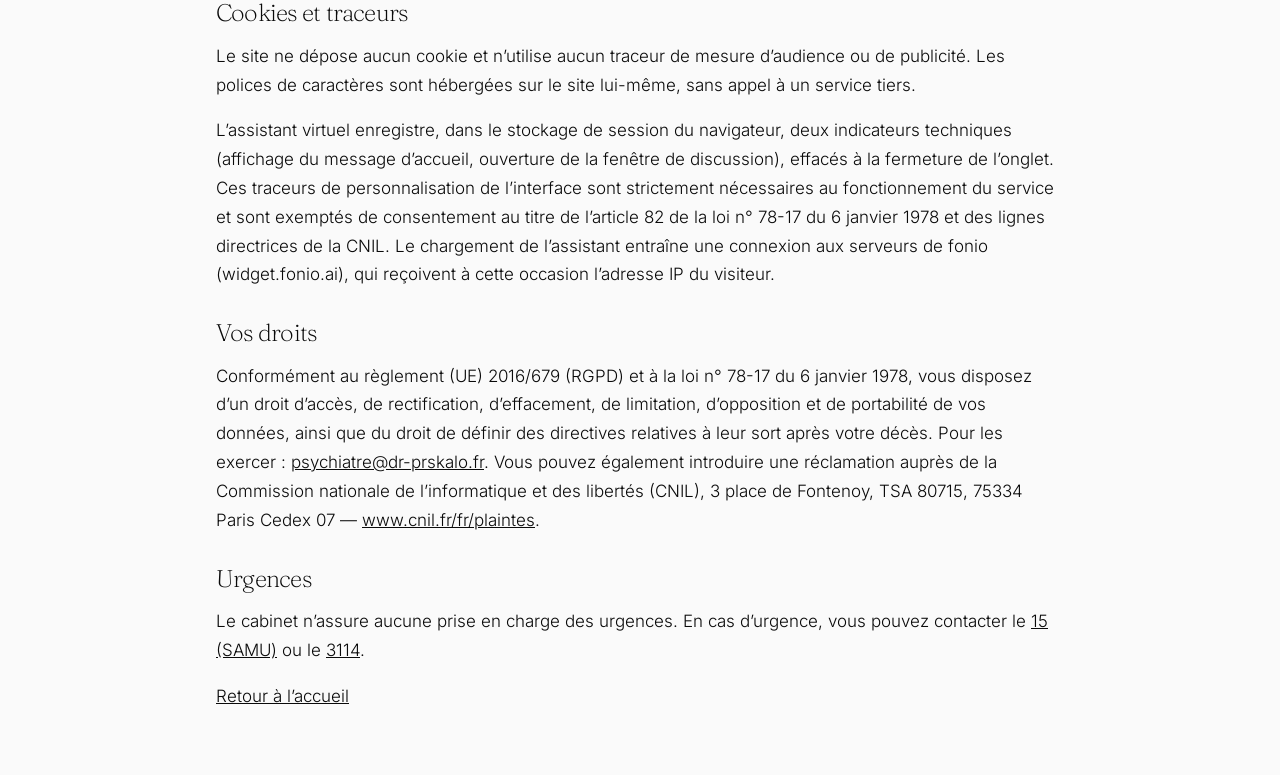
==== commit 1ad7e2b8: "Téléphone de l'éditeur" ====
--- a/mentions-legales.html
+++ b/mentions-legales.html
@@ -7,7 +7,7 @@
 <p><em>Informations mises à jour le 7 novembre 2026.</em></p>
 
 <h2 id="editeur">Éditeur du site</h2>
-<p>Docteur Vatroslav PRSKALO, Médecin Psychiatre, spécialisé en psychopharmacologie et en psychopathologie clinique<br/>Exercice libéral, à titre individuel<br/>Adresse professionnelle : Espace Santé Les Lucioles B3, 1681 Route des Dolines, 06560 Valbonne<br/>RPPS : 10101438348<br/>N° ADELI : 061153607<br/>Conventionné secteur 1 avec droit permanent à dépassement<br/>Ordre des médecins : inscription au tableau de l’Ordre des médecins des Alpes-Maritimes, vérifiable sur l’<a href="https://annuaire.esante.gouv.fr/" rel="noopener" target="_blank">Annuaire santé (RPPS)</a> de l’Agence du numérique en santé (RPPS 10101438348) ; situation conventionnelle consultable sur l’<a href="https://annuairesante.ameli.fr/" rel="noopener" target="_blank">annuaire santé de l’Assurance maladie</a><br/>Contact (professionnels de santé) : <a href="mailto:psychiatre@dr-prskalo.fr">psychiatre@dr-prskalo.fr</a><br/>Patients : messagerie du <a href="https://www.doctolib.fr/psychiatre/valbonne/vatroslav-prskalo" rel="noopener" target="_blank">profil Doctolib</a> exclusivement<br/>Directeur de la publication : Docteur Vatroslav PRSKALO</p>
+<p>Docteur Vatroslav PRSKALO, Médecin Psychiatre, spécialisé en psychopharmacologie et en psychopathologie clinique<br/>Exercice libéral, à titre individuel<br/>Adresse professionnelle : Espace Santé Les Lucioles B3, 1681 Route des Dolines, 06560 Valbonne<br/>RPPS : 10101438348<br/>N° ADELI : 061153607<br/>Conventionné secteur 1 avec droit permanent à dépassement<br/>Ordre des médecins : inscription au tableau de l’Ordre des médecins des Alpes-Maritimes, vérifiable sur l’<a href="https://annuaire.esante.gouv.fr/" rel="noopener" target="_blank">Annuaire santé (RPPS)</a> de l’Agence du numérique en santé (RPPS 10101438348) ; situation conventionnelle consultable sur l’<a href="https://annuairesante.ameli.fr/" rel="noopener" target="_blank">annuaire santé de l’Assurance maladie</a><br/>Téléphone : <a href="tel:+33643753440">+33 6 43 75 34 40</a><br/>Contact (professionnels de santé) : <a href="mailto:psychiatre@dr-prskalo.fr">psychiatre@dr-prskalo.fr</a><br/>Patients : messagerie du <a href="https://www.doctolib.fr/psychiatre/valbonne/vatroslav-prskalo" rel="noopener" target="_blank">profil Doctolib</a> exclusivement<br/>Directeur de la publication : Docteur Vatroslav PRSKALO</p>
 
 <h2 id="hebergeur">Hébergeur</h2>
 <p>OVH SAS, société par actions simplifiée au capital de 50 000 000 €<br/>RCS Lille Métropole 424 761 419 00045 — N° TVA : FR 22 424 761 419<br/>Siège social : 2 rue Kellermann, 59100 Roubaix, France<br/>Téléphone : 1007 depuis la France, +33 9 72 10 10 07 depuis l’étranger<br/>Site : <a href="https://www.ovhcloud.com/fr/" rel="noopener" target="_blank">www.ovhcloud.com</a></p>
